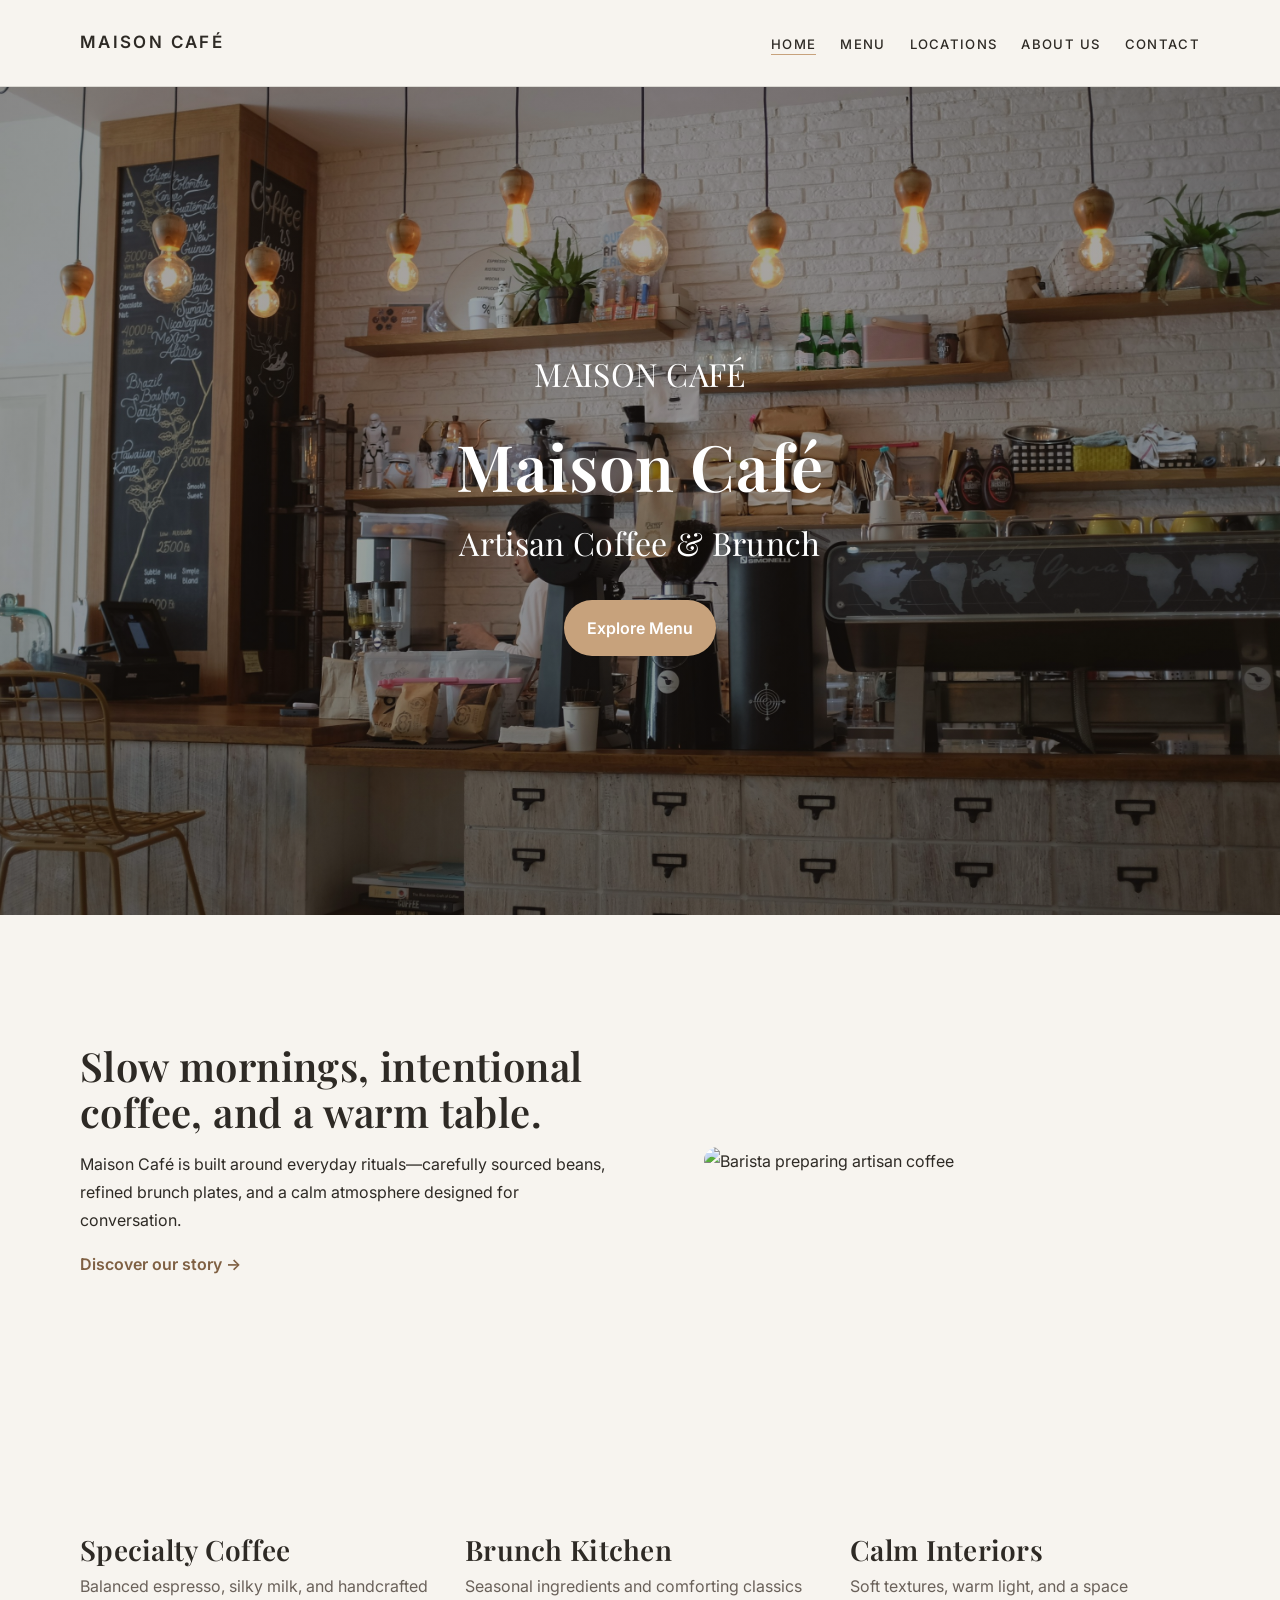
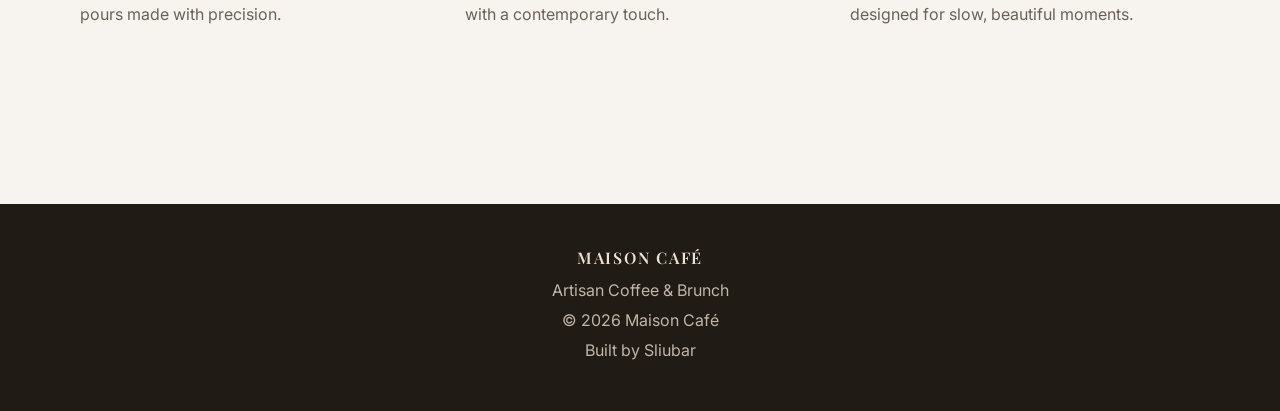
==== index.html @ 7072e555 "Refactor typography to Playfair Display + Inter editorial system" ====
<!DOCTYPE html>
<html lang="en">
<head>
  <meta charset="UTF-8" />
  <meta name="viewport" content="width=device-width, initial-scale=1.0" />
  <title>Maison Café | Artisan Coffee & Brunch</title>
  <meta name="description" content="Maison Café in Dubai Marina serving artisan coffee and all-day brunch in a premium modern setting." />
  <link rel="icon" type="image/png" href="images/cafe.favicon.png" />
  <link rel="stylesheet" href="style.css" />
</head>
<body>
  <header class="site-header">
    <nav class="nav container">
      <a class="brand" href="index.html">Maison Café</a>
      <button class="menu-toggle" aria-label="Toggle navigation" aria-expanded="false">☰</button>
      <ul class="nav-links">
        <li><a class="active" href="index.html">Home</a></li>
        <li><a href="menu.html">Menu</a></li>
        <li><a href="locations.html">Locations</a></li>
        <li><a href="about.html">About Us</a></li>
        <li><a href="contact.html">Contact</a></li>
      </ul>
    </nav>
  </header>

  <main>
    <section class="hero reveal parallax-item" style="--hero-image: url('images/cafe-space.jpg');">
      <div class="hero-overlay"></div>
      <div class="hero-content container">
        <p class="eyebrow">Maison Café</p>
        <h1>Maison Café</h1>
        <p>Artisan Coffee &amp; Brunch</p>
        <a class="btn" href="menu.html">Explore Menu</a>
      </div>
    </section>

    <section class="section container reveal">
      <div class="split">
        <div class="panel">
          <h2>Slow mornings, intentional coffee, and a warm table.</h2>
          <p>Maison Café is built around everyday rituals—carefully sourced beans, refined brunch plates, and a calm atmosphere designed for conversation.</p>
          <a class="text-link" href="about.html">Discover our story →</a>
        </div>
        <figure class="image-frame"><img src="images/barista.jpg" alt="Barista preparing artisan coffee" /></figure>
      </div>
    </section>

    <section class="section container reveal">
      <div class="feature-grid">
        <article class="feature-item">
          <h3>Specialty Coffee</h3>
          <p>Balanced espresso, silky milk, and handcrafted pours made with precision.</p>
        </article>
        <article class="feature-item">
          <h3>Brunch Kitchen</h3>
          <p>Seasonal ingredients and comforting classics with a contemporary touch.</p>
        </article>
        <article class="feature-item">
          <h3>Calm Interiors</h3>
          <p>Soft textures, warm light, and a space designed for slow, beautiful moments.</p>
        </article>
      </div>
    </section>
  </main>

  <footer class="footer"><div class="container"><h3>Maison Café</h3><p>Artisan Coffee &amp; Brunch</p><p>© 2026 Maison Café</p><p>Built by Sliubar</p></div></footer>

  <script src="script.js"></script>
</body>
</html>
---- style.css ----
@import url('https://fonts.googleapis.com/css2?family=Inter:wght@400;500;600&family=Playfair+Display:wght@500;600;700&display=swap');

:root {
  --font-main: 'Inter', 'Helvetica Neue', Arial, sans-serif;
  --font-display: 'Playfair Display', Georgia, serif;
  --bg: #F7F4EF;
  --surface: #FCF8F2;
  --text: #2E2A25;
  --muted: #6A615A;
  --accent: #C7A27C;
  --line: rgba(46, 42, 37, 0.14);
  --radius: 16px;
}

* { box-sizing: border-box; }
html { scroll-behavior: smooth; }
html, body { margin: 0; padding: 0; }
body {
  font-family: var(--font-main);
  color: var(--text);
  background: var(--bg);
  line-height: 1.75;
}
img { max-width: 100%; display: block; }
a { color: inherit; text-decoration: none; }

.container { width: min(1120px, 92%); margin-inline: auto; }
.section { padding: 8rem 0; }
.section-tight { padding: 3.5rem 0 5rem; }

.site-header {
  position: sticky;
  top: 0;
  z-index: 1000;
  background: rgba(247, 244, 239, 0.95);
  border-bottom: 1px solid var(--line);
  transition: padding .3s ease;
}
.nav {
  min-height: 86px;
  display: flex;
  align-items: center;
  justify-content: space-between;
  gap: 1rem;
}
.brand {
  font-family: var(--font-main);
  letter-spacing: .14em;
  text-transform: uppercase;
  font-size: 1.06rem;
  font-weight: 600;
}
.nav-links {
  list-style: none;
  display: flex;
  gap: 1.5rem;
  margin: 0;
  padding: 0;
}
.nav-links a {
  position: relative;
  font-family: var(--font-main);
  text-transform: uppercase;
  letter-spacing: .1em;
  font-size: .82rem;
  font-weight: 500;
  padding-bottom: .2rem;
}
.nav-links a::after {
  content: '';
  position: absolute;
  left: 0;
  bottom: 0;
  width: 0;
  height: 1px;
  background: var(--accent);
  transition: width .3s ease;
}
.nav-links a:hover::after,
.nav-links a.active::after { width: 100%; }
.menu-toggle { display: none; border: 0; background: transparent; font-size: 1.3rem; color: var(--text); }

.hero {
  min-height: 92vh;
  display: flex;
  align-items: center;
  justify-content: center;
  position: relative;
  background-image: var(--hero-image);
  background-size: cover;
  background-position: center;
  text-align: center;
}
.hero-overlay {
  position: absolute;
  inset: 0;
  background: linear-gradient(180deg, rgba(33, 25, 19, 0.38), rgba(33, 25, 19, 0.46));
}
.hero-content {
  position: relative;
  color: #fff;
  max-width: 780px;
  padding: 5rem 0;
}
.eyebrow {
  text-transform: uppercase;
  letter-spacing: .22em;
  font-size: .75rem;
  margin-bottom: .9rem;
}
h1, h2, h3 {
  margin-top: 0;
  font-family: var(--font-display);
  line-height: 1.14;
  font-weight: 600;
  letter-spacing: 0.01em;
}
.hero h1 { font-size: clamp(3rem, 6vw, 4rem); margin-bottom: .75rem; }
.hero p { font-family: var(--font-display); font-size: clamp(1.4rem, 2.5vw, 2rem); letter-spacing: 0.01em; margin: 0 auto 1.8rem; }

.btn {
  display: inline-block;
  background: var(--accent);
  color: #fff;
  border-radius: 999px;
  padding: .88rem 1.45rem;
  font-weight: 600;
  transition: transform .25s ease, background .25s ease;
}
.btn:hover { transform: translateY(-2px); background: #b8926c; }

.page-main { padding: 5rem 0 7rem; }
.page-title {
  font-size: clamp(3rem, 5vw, 4rem);
  margin-bottom: 1.25rem;
  letter-spacing: 0.01em;
}
.lead { color: var(--muted); max-width: 760px; margin-bottom: 2.2rem; }

.split {
  display: grid;
  grid-template-columns: 1fr 1fr;
  gap: 3rem;
  align-items: center;
}
.rounded { border-radius: var(--radius); }
.text-link { color: #7f6043; font-weight: 600; }

.panel {
  background: transparent;
  border: 0;
  padding: 0;
}
.panel h2 { font-size: clamp(2.25rem, 4vw, 2.5rem); margin-bottom: 1rem; }

.image-frame {
  overflow: hidden;
  border-radius: var(--radius);
}
.image-frame img {
  width: 100%;
  height: 100%;
  object-fit: cover;
  transition: transform .8s ease;
}
.image-frame:hover img { transform: scale(1.04); }

.feature-grid {
  display: grid;
  gap: 2.2rem;
  grid-template-columns: repeat(3, 1fr);
}
.feature-item h3 { margin-bottom: .4rem; font-size: clamp(1.5rem, 2.2vw, 1.75rem); }
.feature-item p { margin: 0; color: var(--muted); }

.menu-layout {
  display: grid;
  gap: 3rem;
}
.menu-block {
  display: grid;
  grid-template-columns: 340px 1fr;
  gap: 2rem;
  align-items: center;
  padding: 2rem 0;
  border-top: 1px solid var(--line);
}
.menu-block:last-child { border-bottom: 1px solid var(--line); }
.menu-photo {
  border-radius: var(--radius);
  overflow: hidden;
}
.menu-photo img {
  width: 100%;
  aspect-ratio: 4/3;
  object-fit: cover;
  transition: transform .7s ease;
}
.menu-photo:hover img { transform: scale(1.04); }
.menu-title {
  font-size: clamp(1.5rem, 2.5vw, 1.75rem);
  margin-bottom: 1rem;
}
.menu-list {
  list-style: none;
  margin: 0;
  padding: 0;
}
.menu-list li {
  display: flex;
  align-items: baseline;
  gap: .75rem;
  padding: .65rem 0;
  border-bottom: 1px dashed rgba(46, 42, 37, 0.2);
}
.menu-list li::after {
  content: "";
  flex: 1;
  border-bottom: 1px dotted rgba(46, 42, 37, 0.35);
  transform: translateY(-.25rem);
}
.menu-list li:last-child { border-bottom: 0; }
.menu-list span { color: var(--text); font-family: var(--font-display); font-size: 1.13rem; }
.menu-list strong { font-weight: 500; font-family: var(--font-main); font-size: 1rem; letter-spacing: .03em; color: var(--muted); }

.location-card,
.contact-form {
  background: var(--surface);
  border: 1px solid var(--line);
  border-radius: var(--radius);
  padding: 1.6rem;
}
.map {
  width: 100%;
  min-height: 420px;
  border: 0;
  border-radius: var(--radius);
}

.contact-form { display: grid; gap: .9rem; }
label { font-size: .85rem; letter-spacing: .05em; text-transform: uppercase; color: var(--muted); }
input, textarea {
  width: 100%;
  border: 1px solid rgba(46, 42, 37, 0.22);
  border-radius: 10px;
  padding: .82rem .95rem;
  background: #fff;
  font: inherit;
}
textarea { resize: vertical; }

.footer {
  margin-top: 3rem;
  background: #211b16;
  color: #ece1d4;
  padding: 2.8rem 0;
  text-align: center;
}
.footer h3 {
  letter-spacing: .11em;
  text-transform: uppercase;
  font-size: 1rem;
  margin-bottom: .55rem;
}
.footer p { margin: .12rem 0; color: rgba(236, 225, 212, 0.78); }

.reveal {
  opacity: 0;
  transform: translateY(24px);
  transition: .9s ease;
}
.reveal.visible {
  opacity: 1;
  transform: none;
}

@media (max-width: 980px) {
  .split { grid-template-columns: 1fr; gap: 2rem; }
  .feature-grid { grid-template-columns: 1fr; gap: 1.4rem; }
  .menu-block { grid-template-columns: 1fr; gap: 1.2rem; }
}

@media (max-width: 700px) {
  .hero h1 { font-size: clamp(2.8rem, 11vw, 3.4rem); }
  .hero p { font-size: clamp(1.2rem, 6vw, 1.6rem); }
  .menu-toggle { display: block; }
  .nav-links {
    position: absolute;
    top: 85px;
    left: 0;
    right: 0;
    background: var(--bg);
    border-bottom: 1px solid var(--line);
    flex-direction: column;
    padding: 1rem 4%;
    transform: scaleY(0);
    transform-origin: top;
    transition: transform .25s ease;
  }
  .nav-links.open { transform: scaleY(1); }
  .section { padding: 5rem 0; }
}
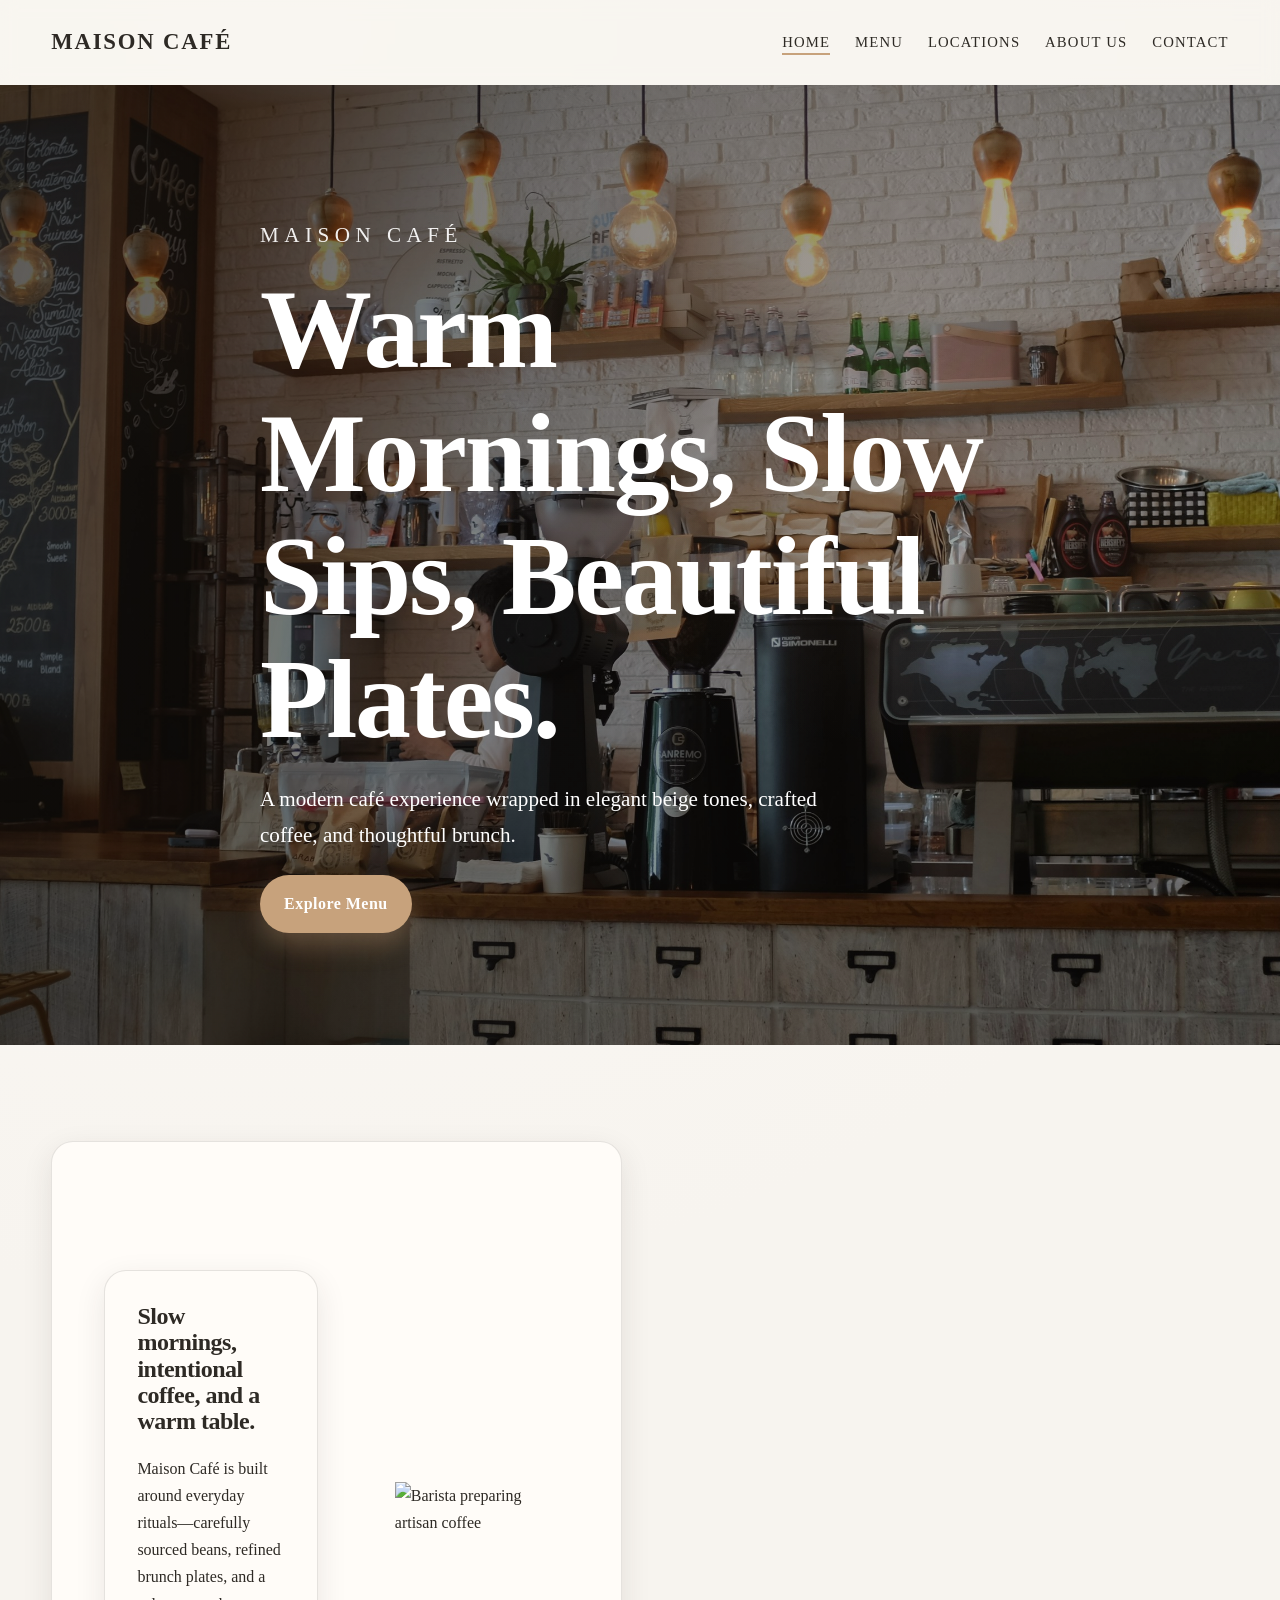
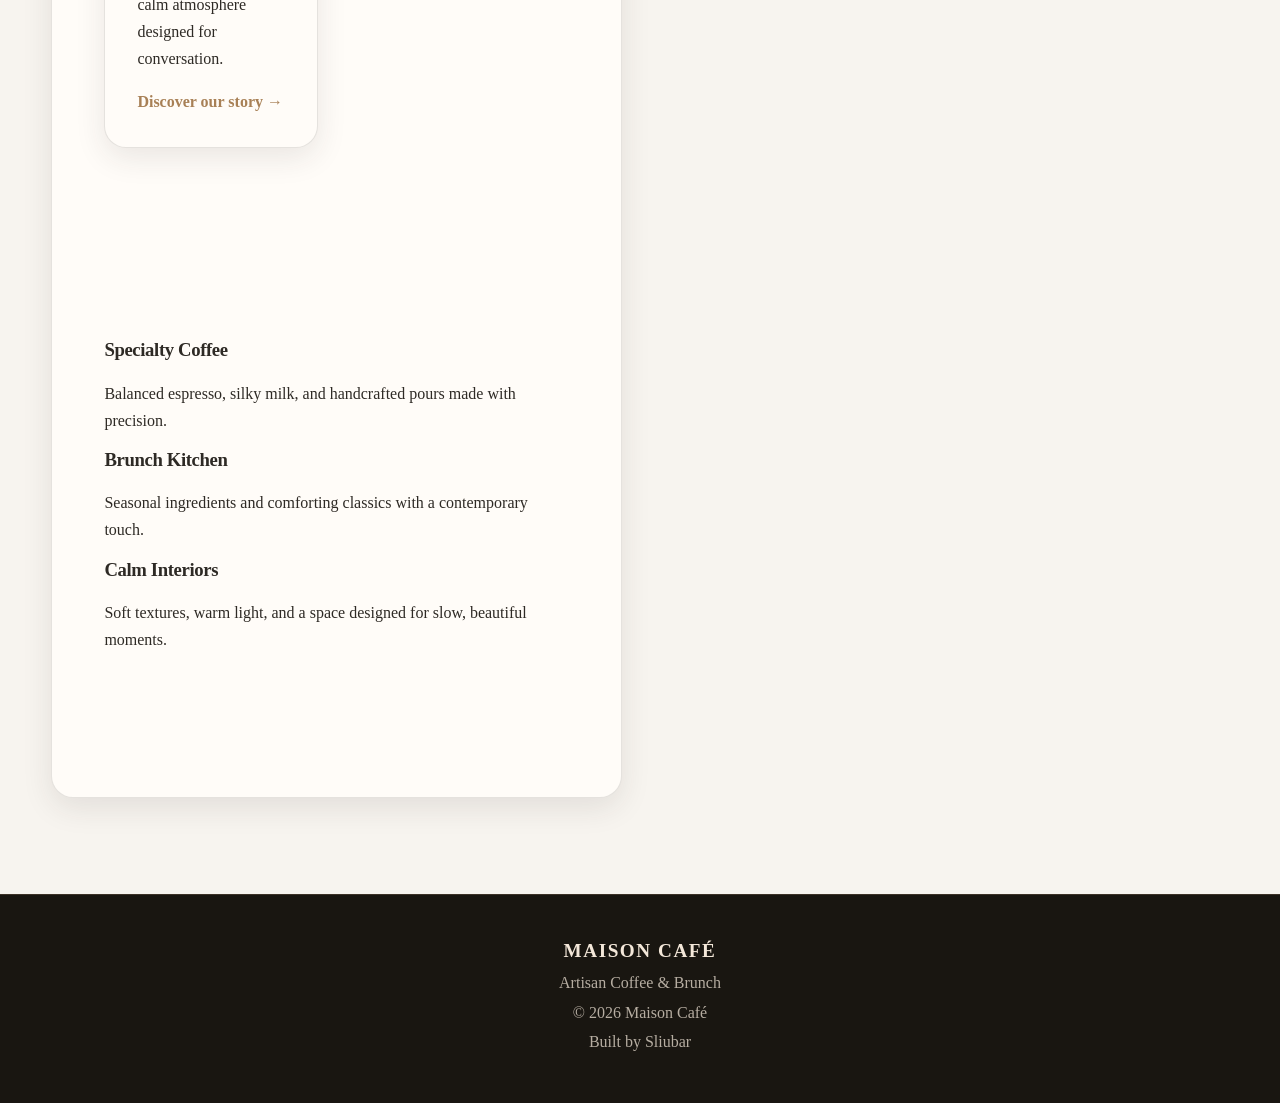
==== commit 7c776287: "Merge branch 'main' into codex/update-website-design-for-cafe-1q9onn" ====
--- a/index.html
+++ b/index.html
@@ -9,6 +9,7 @@
   <link rel="stylesheet" href="style.css" />
 </head>
 <body>
+  <div class="scroll-progress" aria-hidden="true"></div>
   <header class="site-header">
     <nav class="nav container">
       <a class="brand" href="index.html">Maison Café</a>
@@ -28,8 +29,8 @@
       <div class="hero-overlay"></div>
       <div class="hero-content container">
         <p class="eyebrow">Maison Café</p>
-        <h1>Maison Café</h1>
-        <p>Artisan Coffee &amp; Brunch</p>
+        <h1>Warm Mornings, Slow Sips, Beautiful Plates.</h1>
+        <p>A modern café experience wrapped in elegant beige tones, crafted coffee, and thoughtful brunch.</p>
         <a class="btn" href="menu.html">Explore Menu</a>
       </div>
     </section>
@@ -37,28 +38,37 @@
     <section class="section container reveal">
       <div class="split">
         <div class="panel">
-          <h2>Slow mornings, intentional coffee, and a warm table.</h2>
-          <p>Maison Café is built around everyday rituals—carefully sourced beans, refined brunch plates, and a calm atmosphere designed for conversation.</p>
-          <a class="text-link" href="about.html">Discover our story →</a>
-        </div>
-        <figure class="image-frame"><img src="images/barista.jpg" alt="Barista preparing artisan coffee" /></figure>
-      </div>
-    </section>
+<section class="section container reveal">
+  <div class="split">
+    <div class="panel">
+      <h2>Slow mornings, intentional coffee, and a warm table.</h2>
+      <p>Maison Café is built around everyday rituals—carefully sourced beans, refined brunch plates, and a calm atmosphere designed for conversation.</p>
+      <a class="text-link" href="about.html">Discover our story →</a>
+    </div>
+    <figure class="image-frame">
+      <img src="images/barista.jpg" alt="Barista preparing artisan coffee" />
+    </figure>
+  </div>
+</section>
 
-    <section class="section container reveal">
-      <div class="feature-grid">
-        <article class="feature-item">
-          <h3>Specialty Coffee</h3>
-          <p>Balanced espresso, silky milk, and handcrafted pours made with precision.</p>
-        </article>
-        <article class="feature-item">
-          <h3>Brunch Kitchen</h3>
-          <p>Seasonal ingredients and comforting classics with a contemporary touch.</p>
-        </article>
-        <article class="feature-item">
-          <h3>Calm Interiors</h3>
-          <p>Soft textures, warm light, and a space designed for slow, beautiful moments.</p>
-        </article>
+<section class="section container reveal">
+  <div class="feature-grid">
+    <article class="feature-item">
+      <h3>Specialty Coffee</h3>
+      <p>Balanced espresso, silky milk, and handcrafted pours made with precision.</p>
+    </article>
+
+    <article class="feature-item">
+      <h3>Brunch Kitchen</h3>
+      <p>Seasonal ingredients and comforting classics with a contemporary touch.</p>
+    </article>
+
+    <article class="feature-item">
+      <h3>Calm Interiors</h3>
+      <p>Soft textures, warm light, and a space designed for slow, beautiful moments.</p>
+    </article>
+  </div>
+</section>
       </div>
     </section>
   </main>
--- a/style.css
+++ b/style.css
@@ -1,15 +1,19 @@
-@import url('https://fonts.googleapis.com/css2?family=Inter:wght@400;500;600&family=Playfair+Display:wght@500;600;700&display=swap');
+@import url('https://fonts.cdnfonts.com/css/maroni');
+@import url('https://fonts.cdnfonts.com/css/brockmann');
 
 :root {
-  --font-main: 'Inter', 'Helvetica Neue', Arial, sans-serif;
-  --font-display: 'Playfair Display', Georgia, serif;
+  --font-main: Metropolis, Helvetica Neue;
   --bg: #F7F4EF;
-  --surface: #FCF8F2;
+  --surface: #FFFCF8;
   --text: #2E2A25;
-  --muted: #6A615A;
+  --muted: #6a6058;
   --accent: #C7A27C;
-  --line: rgba(46, 42, 37, 0.14);
-  --radius: 16px;
+  --accent-dark: #a88056;
+  --line: rgba(46, 42, 37, 0.12);
+  --glass: rgba(247, 244, 239, 0.72);
+  --shadow-soft: 0 16px 45px rgba(46, 42, 37, 0.11);
+  --shadow-card: 0 10px 30px rgba(46, 42, 37, 0.1);
+  --radius: 22px;
 }
 
 * { box-sizing: border-box; }
@@ -18,266 +22,269 @@
 body {
   font-family: var(--font-main);
   color: var(--text);
-  background: var(--bg);
-  line-height: 1.75;
+  background: radial-gradient(circle at 20% 0%, #fdfaf6 0%, var(--bg) 45%);
+  line-height: 1.7;
 }
 img { max-width: 100%; display: block; }
 a { color: inherit; text-decoration: none; }
 
-.container { width: min(1120px, 92%); margin-inline: auto; }
-.section { padding: 8rem 0; }
-.section-tight { padding: 3.5rem 0 5rem; }
+.scroll-progress {
+  position: fixed;
+  top: 0;
+  left: 0;
+  height: 3px;
+  width: 0;
+  z-index: 2200;
+  background: linear-gradient(90deg, var(--accent-dark), var(--accent));
+}
+
+.container { width: min(1180px, 92%); margin-inline: auto; }
+.section { padding: 6rem 0; }
+.section-tight { padding: 2.5rem 0 3.5rem; }
 
 .site-header {
   position: sticky;
   top: 0;
-  z-index: 1000;
-  background: rgba(247, 244, 239, 0.95);
-  border-bottom: 1px solid var(--line);
-  transition: padding .3s ease;
+  z-index: 2000;
+  background: var(--glass);
+  border-bottom: 1px solid transparent;
+  backdrop-filter: blur(8px);
+  transition: .35s ease;
+}
+.site-header.scrolled {
+  border-bottom-color: var(--line);
+  backdrop-filter: blur(16px);
+  box-shadow: 0 10px 22px rgba(46, 42, 37, 0.08);
 }
 .nav {
-  min-height: 86px;
+  min-height: 84px;
   display: flex;
   align-items: center;
   justify-content: space-between;
   gap: 1rem;
-}
+  transition: min-height .35s ease;
+}
+.site-header.scrolled .nav { min-height: 68px; }
 .brand {
-  font-family: var(--font-main);
-  letter-spacing: .14em;
+  font-size: 1.42rem;
+  letter-spacing: 0.08em;
   text-transform: uppercase;
-  font-size: 1.06rem;
   font-weight: 600;
 }
-.nav-links {
-  list-style: none;
-  display: flex;
-  gap: 1.5rem;
-  margin: 0;
-  padding: 0;
-}
+.nav-links { list-style: none; display: flex; gap: 1.55rem; margin: 0; padding: 0; }
 .nav-links a {
   position: relative;
-  font-family: var(--font-main);
+  padding-bottom: 0.2rem;
+  font-size: .92rem;
+  letter-spacing: .08em;
   text-transform: uppercase;
-  letter-spacing: .1em;
-  font-size: .82rem;
-  font-weight: 500;
-  padding-bottom: .2rem;
 }
 .nav-links a::after {
   content: '';
   position: absolute;
+  bottom: -1px;
   left: 0;
-  bottom: 0;
   width: 0;
-  height: 1px;
+  height: 1.5px;
   background: var(--accent);
-  transition: width .3s ease;
+  transition: width .32s ease;
 }
 .nav-links a:hover::after,
 .nav-links a.active::after { width: 100%; }
-.menu-toggle { display: none; border: 0; background: transparent; font-size: 1.3rem; color: var(--text); }
+.menu-toggle { display: none; border: 0; background: transparent; font-size: 1.4rem; color: var(--text); }
 
 .hero {
-  min-height: 92vh;
+  min-height: 100vh;
   display: flex;
   align-items: center;
   justify-content: center;
   position: relative;
+  overflow: hidden;
+}
+.hero::before {
+  content: '';
+  position: absolute;
+  inset: 0;
   background-image: var(--hero-image);
   background-size: cover;
   background-position: center;
-  text-align: center;
-}
+  transform: scale(1.06);
+  animation: heroZoom 8s ease-out forwards;
+  will-change: transform;
+}
+@keyframes heroZoom { to { transform: scale(1.13); } }
 .hero-overlay {
   position: absolute;
   inset: 0;
-  background: linear-gradient(180deg, rgba(33, 25, 19, 0.38), rgba(33, 25, 19, 0.46));
+  background:
+    radial-gradient(circle at 70% 20%, rgba(199,162,124,0.14) 0%, transparent 40%),
+    linear-gradient(105deg, rgba(20, 16, 12, 0.7), rgba(20, 16, 12, 0.25));
 }
 .hero-content {
   position: relative;
   color: #fff;
-  max-width: 780px;
-  padding: 5rem 0;
+  padding: 7rem 0;
+  max-width: 760px;
 }
 .eyebrow {
   text-transform: uppercase;
-  letter-spacing: .22em;
+  letter-spacing: .26em;
   font-size: .75rem;
+  opacity: .92;
   margin-bottom: .9rem;
 }
-h1, h2, h3 {
+h1, h2, h3, h4, h5, h6 {
   margin-top: 0;
-  font-family: var(--font-display);
-  line-height: 1.14;
+  line-height: 1.1;
+  letter-spacing: -0.02em;
   font-weight: 600;
-  letter-spacing: 0.01em;
-}
-.hero h1 { font-size: clamp(3rem, 6vw, 4rem); margin-bottom: .75rem; }
-.hero p { font-family: var(--font-display); font-size: clamp(1.4rem, 2.5vw, 2rem); letter-spacing: 0.01em; margin: 0 auto 1.8rem; }
+}
+.hero h1 { font-size: clamp(3.2rem, 9vw, 7rem); margin: 0 0 1rem; }
+.hero p { font-size: clamp(1rem, 2vw, 1.32rem); max-width: 560px; }
 
 .btn {
-  display: inline-block;
+  display: inline-flex;
+  align-items: center;
+  gap: .5rem;
   background: var(--accent);
   color: #fff;
+  padding: .95rem 1.5rem;
   border-radius: 999px;
-  padding: .88rem 1.45rem;
+  border: 0;
   font-weight: 600;
-  transition: transform .25s ease, background .25s ease;
-}
-.btn:hover { transform: translateY(-2px); background: #b8926c; }
-
-.page-main { padding: 5rem 0 7rem; }
-.page-title {
-  font-size: clamp(3rem, 5vw, 4rem);
-  margin-bottom: 1.25rem;
-  letter-spacing: 0.01em;
-}
+  letter-spacing: .03em;
+  box-shadow: 0 12px 24px rgba(199, 162, 124, .34);
+  transition: .3s ease;
+}
+.btn:hover { transform: translateY(-3px); box-shadow: 0 16px 30px rgba(199, 162, 124, .42); background: var(--accent-dark); }
+
+.page-main { padding: 4rem 0 6rem; }
+.page-title { font-size: clamp(2.4rem, 5vw, 4.3rem); margin-bottom: 1.2rem; }
 .lead { color: var(--muted); max-width: 760px; margin-bottom: 2.2rem; }
 
-.split {
-  display: grid;
-  grid-template-columns: 1fr 1fr;
-  gap: 3rem;
-  align-items: center;
-}
+.split { display: grid; grid-template-columns: 1fr 1fr; gap: 2.3rem; align-items: center; }
 .rounded { border-radius: var(--radius); }
-.text-link { color: #7f6043; font-weight: 600; }
-
-.panel {
-  background: transparent;
-  border: 0;
-  padding: 0;
-}
-.panel h2 { font-size: clamp(2.25rem, 4vw, 2.5rem); margin-bottom: 1rem; }
-
-.image-frame {
+.shadow { box-shadow: var(--shadow-soft); }
+.text-link { color: var(--accent-dark); font-weight: 600; }
+
+.parallax-image-wrap {
+  position: relative;
   overflow: hidden;
   border-radius: var(--radius);
 }
-.image-frame img {
+.parallax-image-wrap::after {
+  content: '';
+  position: absolute;
+  inset: 0;
+  background: radial-gradient(circle at 50% 50%, transparent 55%, rgba(18, 12, 8, 0.24) 100%);
+  pointer-events: none;
+}
+.parallax-image-wrap img {
   width: 100%;
   height: 100%;
   object-fit: cover;
-  transition: transform .8s ease;
-}
-.image-frame:hover img { transform: scale(1.04); }
-
-.feature-grid {
-  display: grid;
-  gap: 2.2rem;
-  grid-template-columns: repeat(3, 1fr);
-}
-.feature-item h3 { margin-bottom: .4rem; font-size: clamp(1.5rem, 2.2vw, 1.75rem); }
-.feature-item p { margin: 0; color: var(--muted); }
-
-.menu-layout {
-  display: grid;
-  gap: 3rem;
-}
-.menu-block {
-  display: grid;
-  grid-template-columns: 340px 1fr;
-  gap: 2rem;
-  align-items: center;
-  padding: 2rem 0;
-  border-top: 1px solid var(--line);
-}
-.menu-block:last-child { border-bottom: 1px solid var(--line); }
-.menu-photo {
+  filter: sepia(.12) saturate(1.05) contrast(1.02);
+  transform: scale(1.02);
+  transition: transform .6s ease;
+}
+.parallax-image-wrap:hover img { transform: scale(1.08); }
+
+.panel, .menu-card, .location-card, .contact-form {
+  background: var(--surface);
   border-radius: var(--radius);
+  border: 1px solid var(--line);
+  box-shadow: var(--shadow-card);
+}
+.panel { padding: 2rem; }
+
+.card-grid { display: grid; gap: 1.35rem; }
+.card-grid.three { grid-template-columns: repeat(3, 1fr); }
+.card-grid.four { grid-template-columns: repeat(4, 1fr); }
+.menu-card {
   overflow: hidden;
-}
-.menu-photo img {
+  transition: transform .35s ease, box-shadow .35s ease;
+}
+.menu-card img {
   width: 100%;
   aspect-ratio: 4/3;
   object-fit: cover;
-  transition: transform .7s ease;
-}
-.menu-photo:hover img { transform: scale(1.04); }
-.menu-title {
-  font-size: clamp(1.5rem, 2.5vw, 1.75rem);
-  margin-bottom: 1rem;
-}
-.menu-list {
-  list-style: none;
-  margin: 0;
-  padding: 0;
-}
-.menu-list li {
-  display: flex;
-  align-items: baseline;
-  gap: .75rem;
-  padding: .65rem 0;
-  border-bottom: 1px dashed rgba(46, 42, 37, 0.2);
-}
-.menu-list li::after {
-  content: "";
-  flex: 1;
-  border-bottom: 1px dotted rgba(46, 42, 37, 0.35);
-  transform: translateY(-.25rem);
-}
-.menu-list li:last-child { border-bottom: 0; }
-.menu-list span { color: var(--text); font-family: var(--font-display); font-size: 1.13rem; }
-.menu-list strong { font-weight: 500; font-family: var(--font-main); font-size: 1rem; letter-spacing: .03em; color: var(--muted); }
-
-.location-card,
-.contact-form {
-  background: var(--surface);
-  border: 1px solid var(--line);
-  border-radius: var(--radius);
-  padding: 1.6rem;
-}
+  transition: transform .6s cubic-bezier(.2,.6,.1,1);
+  filter: sepia(.08) saturate(1.05);
+}
+.menu-card:hover { transform: translateY(-8px); box-shadow: var(--shadow-soft); }
+.menu-card:hover img { transform: scale(1.08); }
+.card-content { padding: 1rem 1.1rem 1.25rem; }
+.card-content h3 { margin-bottom: .2rem; font-size: 1.1rem; }
+.card-content p { margin: 0; color: var(--accent-dark); font-weight: 700; }
+.menu-section-title { margin: 3.2rem 0 1rem; font-size: 2rem; }
+
+.location-card, .contact-form { padding: 1.7rem; }
 .map {
   width: 100%;
   min-height: 420px;
   border: 0;
   border-radius: var(--radius);
-}
-
-.contact-form { display: grid; gap: .9rem; }
-label { font-size: .85rem; letter-spacing: .05em; text-transform: uppercase; color: var(--muted); }
-input, textarea {
+  box-shadow: var(--shadow-soft);
+}
+
+.contact-form { display: grid; gap: 1rem; }
+.field { position: relative; }
+.field input,
+.field textarea {
   width: 100%;
-  border: 1px solid rgba(46, 42, 37, 0.22);
-  border-radius: 10px;
-  padding: .82rem .95rem;
+  padding: 1.2rem .95rem .55rem;
+  border-radius: 12px;
+  border: 1px solid var(--line);
+  font: inherit;
   background: #fff;
-  font: inherit;
-}
-textarea { resize: vertical; }
+  box-shadow: inset 0 1px 0 rgba(255,255,255,.5), 0 6px 16px rgba(46, 42, 37, 0.05);
+}
+.field label {
+  position: absolute;
+  left: .9rem;
+  top: .95rem;
+  font-size: .84rem;
+  color: var(--muted);
+  transition: .24s ease;
+  pointer-events: none;
+}
+.field input:focus,
+.field textarea:focus { outline: none; border-color: rgba(199,162,124,.9); box-shadow: 0 0 0 4px rgba(199,162,124,.15); }
+.field input:focus + label,
+.field input:not(:placeholder-shown) + label,
+.field textarea:focus + label,
+.field textarea:not(:placeholder-shown) + label {
+  transform: translateY(-.55rem) scale(.88);
+  color: var(--accent-dark);
+}
 
 .footer {
-  margin-top: 3rem;
-  background: #211b16;
-  color: #ece1d4;
+  border-top: 1px solid rgba(199,162,124,0.2);
+  background: #191611;
+  color: #f3e7d9;
   padding: 2.8rem 0;
   text-align: center;
 }
-.footer h3 {
-  letter-spacing: .11em;
-  text-transform: uppercase;
-  font-size: 1rem;
-  margin-bottom: .55rem;
-}
-.footer p { margin: .12rem 0; color: rgba(236, 225, 212, 0.78); }
-
-.reveal {
+.footer h3 { font-size: 1.2rem; letter-spacing: .08em; text-transform: uppercase; margin-bottom: .5rem; }
+.footer p { margin: .15rem 0; color: rgba(243, 231, 217, .72); }
+.footer a:hover { color: var(--accent); }
+
+.reveal,
+.reveal-stagger > * {
   opacity: 0;
-  transform: translateY(24px);
-  transition: .9s ease;
-}
-.reveal.visible {
+  transform: translateY(28px);
+  transition: transform .8s cubic-bezier(.18,.71,.23,.99), opacity .8s ease;
+}
+.reveal.visible,
+.reveal-stagger > *.visible {
   opacity: 1;
   transform: none;
 }
 
 @media (max-width: 980px) {
-  .split { grid-template-columns: 1fr; gap: 2rem; }
-  .feature-grid { grid-template-columns: 1fr; gap: 1.4rem; }
-  .menu-block { grid-template-columns: 1fr; gap: 1.2rem; }
+  .card-grid.four, .card-grid.three { grid-template-columns: repeat(2, 1fr); }
+  .split { grid-template-columns: 1fr; }
+  .hero { min-height: 92vh; }
 }
 
 @media (max-width: 700px) {
@@ -286,10 +293,10 @@
   .menu-toggle { display: block; }
   .nav-links {
     position: absolute;
-    top: 85px;
+    top: 70px;
     left: 0;
     right: 0;
-    background: var(--bg);
+    background: rgba(247,244,239,.96);
     border-bottom: 1px solid var(--line);
     flex-direction: column;
     padding: 1rem 4%;
@@ -298,5 +305,6 @@
     transition: transform .25s ease;
   }
   .nav-links.open { transform: scaleY(1); }
-  .section { padding: 5rem 0; }
-}
+  .card-grid.four, .card-grid.three { grid-template-columns: 1fr; }
+  .hero h1 { font-size: clamp(2.7rem, 11vw, 4rem); }
+}
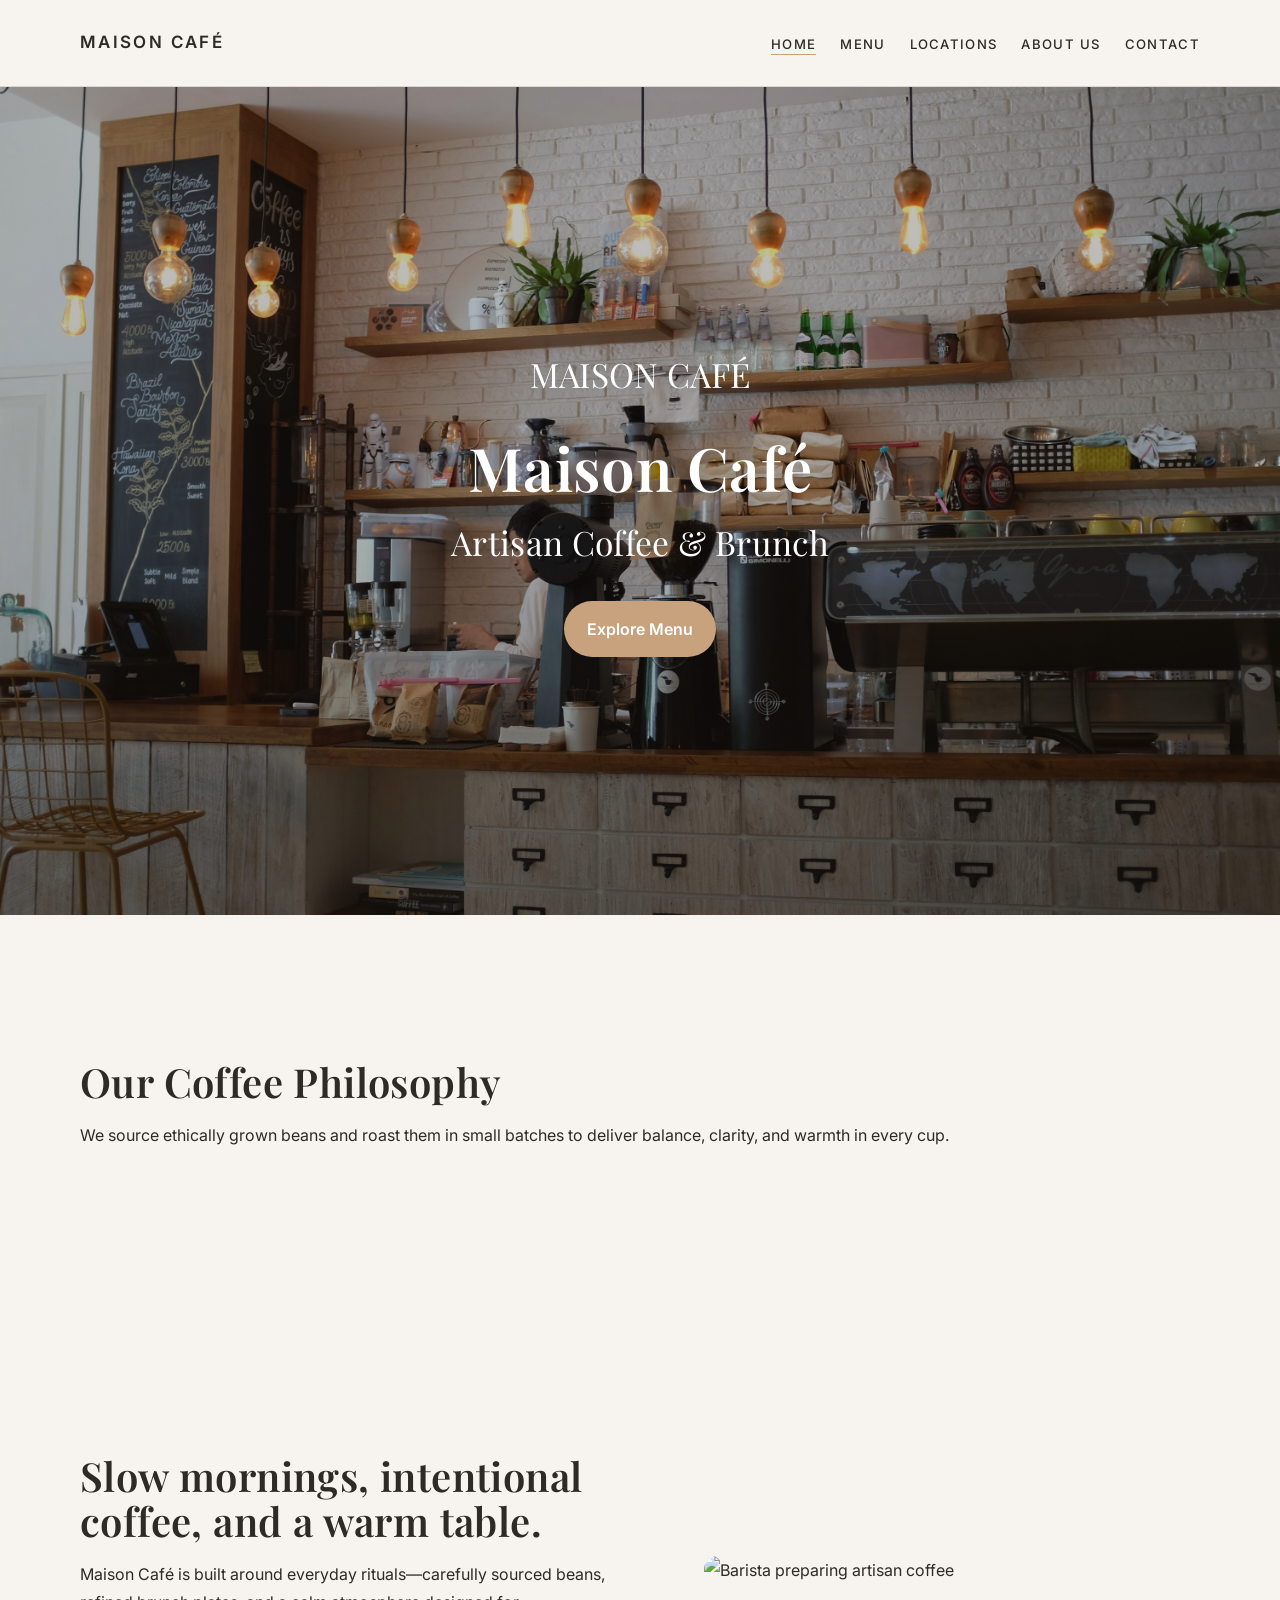
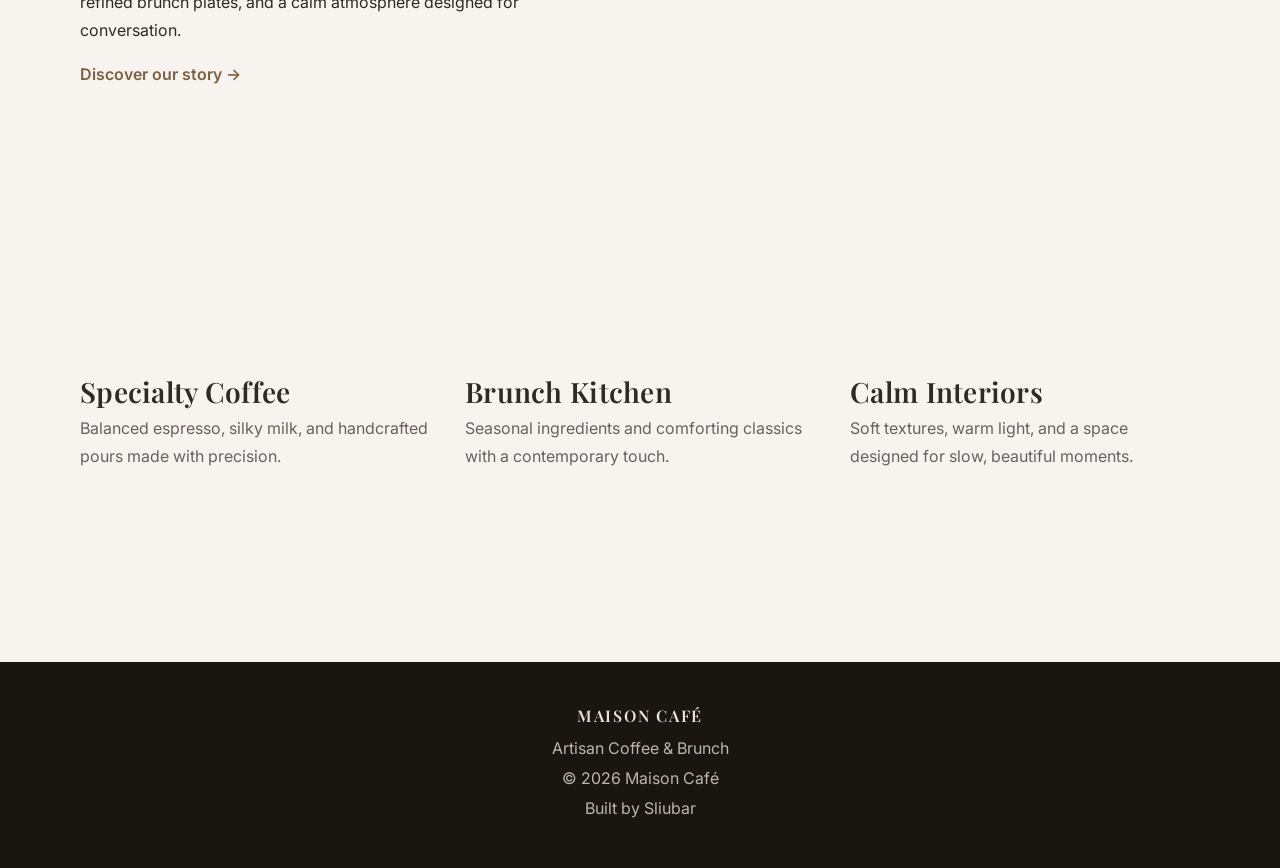
==== commit e7e0f1e5: "Polish editorial café typography and homepage storytelling" ====
--- a/index.html
+++ b/index.html
@@ -9,7 +9,6 @@
   <link rel="stylesheet" href="style.css" />
 </head>
 <body>
-  <div class="scroll-progress" aria-hidden="true"></div>
   <header class="site-header">
     <nav class="nav container">
       <a class="brand" href="index.html">Maison Café</a>
@@ -29,46 +28,46 @@
       <div class="hero-overlay"></div>
       <div class="hero-content container">
         <p class="eyebrow">Maison Café</p>
-        <h1>Warm Mornings, Slow Sips, Beautiful Plates.</h1>
-        <p>A modern café experience wrapped in elegant beige tones, crafted coffee, and thoughtful brunch.</p>
+        <h1>Maison Café</h1>
+        <p>Artisan Coffee &amp; Brunch</p>
         <a class="btn" href="menu.html">Explore Menu</a>
+      </div>
+    </section>
+
+    <section class="section container reveal">
+      <div class="panel">
+        <h2>Our Coffee Philosophy</h2>
+        <p>
+          We source ethically grown beans and roast them in small batches to deliver balance, clarity, and warmth in every cup.
+        </p>
       </div>
     </section>
 
     <section class="section container reveal">
       <div class="split">
         <div class="panel">
-<section class="section container reveal">
-  <div class="split">
-    <div class="panel">
-      <h2>Slow mornings, intentional coffee, and a warm table.</h2>
-      <p>Maison Café is built around everyday rituals—carefully sourced beans, refined brunch plates, and a calm atmosphere designed for conversation.</p>
-      <a class="text-link" href="about.html">Discover our story →</a>
-    </div>
-    <figure class="image-frame">
-      <img src="images/barista.jpg" alt="Barista preparing artisan coffee" />
-    </figure>
-  </div>
-</section>
+          <h2>Slow mornings, intentional coffee, and a warm table.</h2>
+          <p>Maison Café is built around everyday rituals—carefully sourced beans, refined brunch plates, and a calm atmosphere designed for conversation.</p>
+          <a class="text-link" href="about.html">Discover our story →</a>
+        </div>
+        <figure class="image-frame"><img src="images/barista.jpg" alt="Barista preparing artisan coffee" /></figure>
+      </div>
+    </section>
 
-<section class="section container reveal">
-  <div class="feature-grid">
-    <article class="feature-item">
-      <h3>Specialty Coffee</h3>
-      <p>Balanced espresso, silky milk, and handcrafted pours made with precision.</p>
-    </article>
-
-    <article class="feature-item">
-      <h3>Brunch Kitchen</h3>
-      <p>Seasonal ingredients and comforting classics with a contemporary touch.</p>
-    </article>
-
-    <article class="feature-item">
-      <h3>Calm Interiors</h3>
-      <p>Soft textures, warm light, and a space designed for slow, beautiful moments.</p>
-    </article>
-  </div>
-</section>
+    <section class="section container reveal">
+      <div class="feature-grid">
+        <article class="feature-item">
+          <h3>Specialty Coffee</h3>
+          <p>Balanced espresso, silky milk, and handcrafted pours made with precision.</p>
+        </article>
+        <article class="feature-item">
+          <h3>Brunch Kitchen</h3>
+          <p>Seasonal ingredients and comforting classics with a contemporary touch.</p>
+        </article>
+        <article class="feature-item">
+          <h3>Calm Interiors</h3>
+          <p>Soft textures, warm light, and a space designed for slow, beautiful moments.</p>
+        </article>
       </div>
     </section>
   </main>
--- a/style.css
+++ b/style.css
@@ -1,19 +1,15 @@
-@import url('https://fonts.cdnfonts.com/css/maroni');
-@import url('https://fonts.cdnfonts.com/css/brockmann');
+@import url('https://fonts.googleapis.com/css2?family=Inter:wght@400;500;600&family=Playfair+Display:wght@500;600;700&display=swap');
 
 :root {
-  --font-main: Metropolis, Helvetica Neue;
+  --font-main: 'Inter', 'Helvetica Neue', Arial, sans-serif;
+  --font-display: 'Playfair Display', Georgia, serif;
   --bg: #F7F4EF;
-  --surface: #FFFCF8;
+  --surface: #FCF8F2;
   --text: #2E2A25;
-  --muted: #6a6058;
+  --muted: #6A615A;
   --accent: #C7A27C;
-  --accent-dark: #a88056;
-  --line: rgba(46, 42, 37, 0.12);
-  --glass: rgba(247, 244, 239, 0.72);
-  --shadow-soft: 0 16px 45px rgba(46, 42, 37, 0.11);
-  --shadow-card: 0 10px 30px rgba(46, 42, 37, 0.1);
-  --radius: 22px;
+  --line: rgba(46, 42, 37, 0.14);
+  --radius: 16px;
 }
 
 * { box-sizing: border-box; }
@@ -22,281 +18,286 @@
 body {
   font-family: var(--font-main);
   color: var(--text);
-  background: radial-gradient(circle at 20% 0%, #fdfaf6 0%, var(--bg) 45%);
-  line-height: 1.7;
+  background: var(--bg);
+  line-height: 1.75;
 }
 img { max-width: 100%; display: block; }
 a { color: inherit; text-decoration: none; }
 
-.scroll-progress {
-  position: fixed;
-  top: 0;
-  left: 0;
-  height: 3px;
-  width: 0;
-  z-index: 2200;
-  background: linear-gradient(90deg, var(--accent-dark), var(--accent));
-}
-
-.container { width: min(1180px, 92%); margin-inline: auto; }
-.section { padding: 6rem 0; }
-.section-tight { padding: 2.5rem 0 3.5rem; }
+.container { width: min(1120px, 92%); margin-inline: auto; }
+.section { padding: 9rem 0; }
+.section-tight { padding: 3.5rem 0 5rem; }
 
 .site-header {
   position: sticky;
   top: 0;
-  z-index: 2000;
-  background: var(--glass);
-  border-bottom: 1px solid transparent;
-  backdrop-filter: blur(8px);
-  transition: .35s ease;
-}
-.site-header.scrolled {
-  border-bottom-color: var(--line);
-  backdrop-filter: blur(16px);
-  box-shadow: 0 10px 22px rgba(46, 42, 37, 0.08);
+  z-index: 1000;
+  background: rgba(247, 244, 239, 0.95);
+  border-bottom: 1px solid var(--line);
+  transition: padding .3s ease;
 }
 .nav {
-  min-height: 84px;
+  min-height: 86px;
   display: flex;
   align-items: center;
   justify-content: space-between;
   gap: 1rem;
-  transition: min-height .35s ease;
-}
-.site-header.scrolled .nav { min-height: 68px; }
+}
 .brand {
-  font-size: 1.42rem;
-  letter-spacing: 0.08em;
+  font-family: var(--font-main);
+  letter-spacing: .14em;
   text-transform: uppercase;
+  font-size: 1.06rem;
   font-weight: 600;
 }
-.nav-links { list-style: none; display: flex; gap: 1.55rem; margin: 0; padding: 0; }
+.nav-links {
+  list-style: none;
+  display: flex;
+  gap: 1.5rem;
+  margin: 0;
+  padding: 0;
+}
 .nav-links a {
   position: relative;
-  padding-bottom: 0.2rem;
-  font-size: .92rem;
-  letter-spacing: .08em;
+  font-family: var(--font-main);
   text-transform: uppercase;
+  letter-spacing: .1em;
+  font-size: .82rem;
+  font-weight: 500;
+  padding-bottom: .2rem;
 }
 .nav-links a::after {
   content: '';
   position: absolute;
-  bottom: -1px;
   left: 0;
+  bottom: 0;
   width: 0;
-  height: 1.5px;
+  height: 1px;
   background: var(--accent);
-  transition: width .32s ease;
+  transition: width .3s ease;
 }
 .nav-links a:hover::after,
 .nav-links a.active::after { width: 100%; }
-.menu-toggle { display: none; border: 0; background: transparent; font-size: 1.4rem; color: var(--text); }
+.menu-toggle { display: none; border: 0; background: transparent; font-size: 1.3rem; color: var(--text); }
 
 .hero {
-  min-height: 100vh;
+  min-height: 92vh;
   display: flex;
   align-items: center;
   justify-content: center;
   position: relative;
-  overflow: hidden;
-}
-.hero::before {
-  content: '';
-  position: absolute;
-  inset: 0;
   background-image: var(--hero-image);
   background-size: cover;
   background-position: center;
-  transform: scale(1.06);
-  animation: heroZoom 8s ease-out forwards;
-  will-change: transform;
-}
-@keyframes heroZoom { to { transform: scale(1.13); } }
+  text-align: center;
+}
 .hero-overlay {
   position: absolute;
   inset: 0;
-  background:
-    radial-gradient(circle at 70% 20%, rgba(199,162,124,0.14) 0%, transparent 40%),
-    linear-gradient(105deg, rgba(20, 16, 12, 0.7), rgba(20, 16, 12, 0.25));
+  background: linear-gradient(180deg, rgba(33,25,19,0.25), rgba(33,25,19,0.45));
 }
 .hero-content {
   position: relative;
   color: #fff;
-  padding: 7rem 0;
-  max-width: 760px;
+  max-width: 780px;
+  padding: 6.5rem 0;
 }
 .eyebrow {
   text-transform: uppercase;
-  letter-spacing: .26em;
+  letter-spacing: .22em;
   font-size: .75rem;
-  opacity: .92;
   margin-bottom: .9rem;
 }
-h1, h2, h3, h4, h5, h6 {
+h1, h2, h3 {
   margin-top: 0;
-  line-height: 1.1;
-  letter-spacing: -0.02em;
+  font-family: var(--font-display);
+  line-height: 1.14;
   font-weight: 600;
-}
-.hero h1 { font-size: clamp(3.2rem, 9vw, 7rem); margin: 0 0 1rem; }
-.hero p { font-size: clamp(1rem, 2vw, 1.32rem); max-width: 560px; }
+  letter-spacing: 0.01em;
+}
+
+h1 { font-size: 60px; }
+h2 { font-size: 36px; }
+.hero h1 { font-size: clamp(3.4rem, 6vw, 60px); margin-bottom: .75rem; }
+.hero p { font-family: var(--font-display); font-size: clamp(1.5rem, 2.7vw, 2.1rem); letter-spacing: 0.01em; margin: 0 auto 1.8rem; }
 
 .btn {
-  display: inline-flex;
-  align-items: center;
-  gap: .5rem;
+  display: inline-block;
   background: var(--accent);
   color: #fff;
-  padding: .95rem 1.5rem;
   border-radius: 999px;
+  padding: .88rem 1.45rem;
+  font-weight: 600;
+  transition: transform .25s ease, background .25s ease;
+}
+.btn:hover { transform: translateY(-2px); background: #b8926c; }
+
+.page-main { padding: 5rem 0 7rem; }
+.page-title {
+  font-size: clamp(3rem, 5vw, 4rem);
+  margin-bottom: 1.25rem;
+  letter-spacing: 0.01em;
+}
+.lead { color: var(--muted); max-width: 760px; margin-bottom: 2.2rem; }
+
+.split {
+  display: grid;
+  grid-template-columns: 1fr 1fr;
+  gap: 3rem;
+  align-items: center;
+}
+.rounded { border-radius: var(--radius); }
+.text-link { color: #7f6043; font-weight: 600; }
+
+.panel {
+  background: transparent;
   border: 0;
-  font-weight: 600;
-  letter-spacing: .03em;
-  box-shadow: 0 12px 24px rgba(199, 162, 124, .34);
-  transition: .3s ease;
-}
-.btn:hover { transform: translateY(-3px); box-shadow: 0 16px 30px rgba(199, 162, 124, .42); background: var(--accent-dark); }
-
-.page-main { padding: 4rem 0 6rem; }
-.page-title { font-size: clamp(2.4rem, 5vw, 4.3rem); margin-bottom: 1.2rem; }
-.lead { color: var(--muted); max-width: 760px; margin-bottom: 2.2rem; }
-
-.split { display: grid; grid-template-columns: 1fr 1fr; gap: 2.3rem; align-items: center; }
-.rounded { border-radius: var(--radius); }
-.shadow { box-shadow: var(--shadow-soft); }
-.text-link { color: var(--accent-dark); font-weight: 600; }
-
-.parallax-image-wrap {
-  position: relative;
+  padding: 0;
+}
+.panel h2 { font-size: clamp(2.25rem, 4vw, 2.5rem); margin-bottom: 1rem; }
+
+.image-frame {
   overflow: hidden;
   border-radius: var(--radius);
 }
-.parallax-image-wrap::after {
-  content: '';
-  position: absolute;
-  inset: 0;
-  background: radial-gradient(circle at 50% 50%, transparent 55%, rgba(18, 12, 8, 0.24) 100%);
-  pointer-events: none;
-}
-.parallax-image-wrap img {
+.image-frame img {
   width: 100%;
   height: 100%;
   object-fit: cover;
-  filter: sepia(.12) saturate(1.05) contrast(1.02);
-  transform: scale(1.02);
-  transition: transform .6s ease;
-}
-.parallax-image-wrap:hover img { transform: scale(1.08); }
-
-.panel, .menu-card, .location-card, .contact-form {
-  background: var(--surface);
+  transition: transform .8s ease;
+}
+.image-frame:hover img { transform: scale(1.04); }
+
+.feature-grid {
+  display: grid;
+  gap: 2.2rem;
+  grid-template-columns: repeat(3, 1fr);
+}
+.feature-item h3 { margin-bottom: .4rem; font-size: clamp(1.5rem, 2.2vw, 1.75rem); }
+.feature-item p { margin: 0; color: var(--muted); }
+.feature-item { transition: transform .3s ease; }
+.feature-item:hover { transform: translateY(-6px); }
+
+.menu-layout {
+  display: grid;
+  gap: 3rem;
+}
+.menu-block {
+  display: grid;
+  grid-template-columns: 340px 1fr;
+  gap: 2rem;
+  align-items: center;
+  padding: 2rem 0;
+  border-top: 1px solid var(--line);
+}
+.menu-block:last-child { border-bottom: 1px solid var(--line); }
+.menu-photo {
   border-radius: var(--radius);
-  border: 1px solid var(--line);
-  box-shadow: var(--shadow-card);
-}
-.panel { padding: 2rem; }
-
-.card-grid { display: grid; gap: 1.35rem; }
-.card-grid.three { grid-template-columns: repeat(3, 1fr); }
-.card-grid.four { grid-template-columns: repeat(4, 1fr); }
-.menu-card {
   overflow: hidden;
-  transition: transform .35s ease, box-shadow .35s ease;
-}
-.menu-card img {
+}
+.menu-photo img {
   width: 100%;
   aspect-ratio: 4/3;
   object-fit: cover;
-  transition: transform .6s cubic-bezier(.2,.6,.1,1);
-  filter: sepia(.08) saturate(1.05);
-}
-.menu-card:hover { transform: translateY(-8px); box-shadow: var(--shadow-soft); }
-.menu-card:hover img { transform: scale(1.08); }
-.card-content { padding: 1rem 1.1rem 1.25rem; }
-.card-content h3 { margin-bottom: .2rem; font-size: 1.1rem; }
-.card-content p { margin: 0; color: var(--accent-dark); font-weight: 700; }
-.menu-section-title { margin: 3.2rem 0 1rem; font-size: 2rem; }
-
-.location-card, .contact-form { padding: 1.7rem; }
+  filter: saturate(1.08) contrast(1.04);
+  transition: transform .7s ease;
+}
+.menu-photo:hover img { transform: scale(1.04); }
+.menu-title {
+  font-size: clamp(1.5rem, 2.5vw, 1.75rem);
+  margin-bottom: 1rem;
+}
+.menu-list {
+  list-style: none;
+  margin: 0;
+  padding: 0;
+}
+.menu-list li {
+  display: flex;
+  align-items: baseline;
+  gap: .75rem;
+  padding: .65rem 0;
+  border-bottom: 1px dashed rgba(46, 42, 37, 0.2);
+}
+.menu-list li::after {
+  content: "";
+  flex: 1;
+  border-bottom: 1px dotted rgba(46, 42, 37, 0.35);
+  transform: translateY(-.25rem);
+}
+.menu-list li:last-child { border-bottom: 0; }
+.menu-list span { color: var(--text); font-family: var(--font-display); font-size: 1.2rem; }
+.menu-list strong { font-weight: 500; font-family: var(--font-main); font-size: 1rem; letter-spacing: .04em; color: var(--muted); }
+
+.location-card,
+.contact-form {
+  background: var(--surface);
+  border: 1px solid var(--line);
+  border-radius: var(--radius);
+  padding: 1.6rem;
+}
 .map {
   width: 100%;
   min-height: 420px;
   border: 0;
   border-radius: var(--radius);
-  box-shadow: var(--shadow-soft);
-}
-
-.contact-form { display: grid; gap: 1rem; }
-.field { position: relative; }
-.field input,
-.field textarea {
+}
+
+.contact-form { display: grid; gap: .9rem; }
+label { font-size: .85rem; letter-spacing: .05em; text-transform: uppercase; color: var(--muted); }
+input, textarea {
   width: 100%;
-  padding: 1.2rem .95rem .55rem;
-  border-radius: 12px;
-  border: 1px solid var(--line);
+  border: 1px solid rgba(46, 42, 37, 0.22);
+  border-radius: 10px;
+  padding: .82rem .95rem;
+  background: #fff;
   font: inherit;
-  background: #fff;
-  box-shadow: inset 0 1px 0 rgba(255,255,255,.5), 0 6px 16px rgba(46, 42, 37, 0.05);
-}
-.field label {
-  position: absolute;
-  left: .9rem;
-  top: .95rem;
-  font-size: .84rem;
-  color: var(--muted);
-  transition: .24s ease;
-  pointer-events: none;
-}
-.field input:focus,
-.field textarea:focus { outline: none; border-color: rgba(199,162,124,.9); box-shadow: 0 0 0 4px rgba(199,162,124,.15); }
-.field input:focus + label,
-.field input:not(:placeholder-shown) + label,
-.field textarea:focus + label,
-.field textarea:not(:placeholder-shown) + label {
-  transform: translateY(-.55rem) scale(.88);
-  color: var(--accent-dark);
-}
+}
+textarea { resize: vertical; }
 
 .footer {
-  border-top: 1px solid rgba(199,162,124,0.2);
+  margin-top: 3rem;
   background: #191611;
-  color: #f3e7d9;
+  color: #ece1d4;
   padding: 2.8rem 0;
   text-align: center;
 }
-.footer h3 { font-size: 1.2rem; letter-spacing: .08em; text-transform: uppercase; margin-bottom: .5rem; }
-.footer p { margin: .15rem 0; color: rgba(243, 231, 217, .72); }
-.footer a:hover { color: var(--accent); }
-
-.reveal,
-.reveal-stagger > * {
+.footer h3 {
+  letter-spacing: .11em;
+  text-transform: uppercase;
+  font-size: 1rem;
+  margin-bottom: .55rem;
+}
+.footer p { margin: .12rem 0; color: rgba(236, 225, 212, 0.78); }
+
+.reveal {
   opacity: 0;
-  transform: translateY(28px);
-  transition: transform .8s cubic-bezier(.18,.71,.23,.99), opacity .8s ease;
-}
-.reveal.visible,
-.reveal-stagger > *.visible {
+  transform: translateY(24px);
+  transition: .9s ease;
+}
+.reveal.visible {
   opacity: 1;
   transform: none;
 }
 
 @media (max-width: 980px) {
-  .card-grid.four, .card-grid.three { grid-template-columns: repeat(2, 1fr); }
-  .split { grid-template-columns: 1fr; }
-  .hero { min-height: 92vh; }
+  .split { grid-template-columns: 1fr; gap: 2rem; }
+  .feature-grid { grid-template-columns: 1fr; gap: 1.4rem; }
+  .menu-block { grid-template-columns: 1fr; gap: 1.2rem; }
 }
 
 @media (max-width: 700px) {
+  h1 { font-size: 52px; }
+  h2 { font-size: 32px; }
   .hero h1 { font-size: clamp(2.8rem, 11vw, 3.4rem); }
   .hero p { font-size: clamp(1.2rem, 6vw, 1.6rem); }
   .menu-toggle { display: block; }
   .nav-links {
     position: absolute;
-    top: 70px;
+    top: 85px;
     left: 0;
     right: 0;
-    background: rgba(247,244,239,.96);
+    background: var(--bg);
     border-bottom: 1px solid var(--line);
     flex-direction: column;
     padding: 1rem 4%;
@@ -305,6 +306,5 @@
     transition: transform .25s ease;
   }
   .nav-links.open { transform: scaleY(1); }
-  .card-grid.four, .card-grid.three { grid-template-columns: 1fr; }
-  .hero h1 { font-size: clamp(2.7rem, 11vw, 4rem); }
-}
+  .section { padding: 5rem 0; }
+}
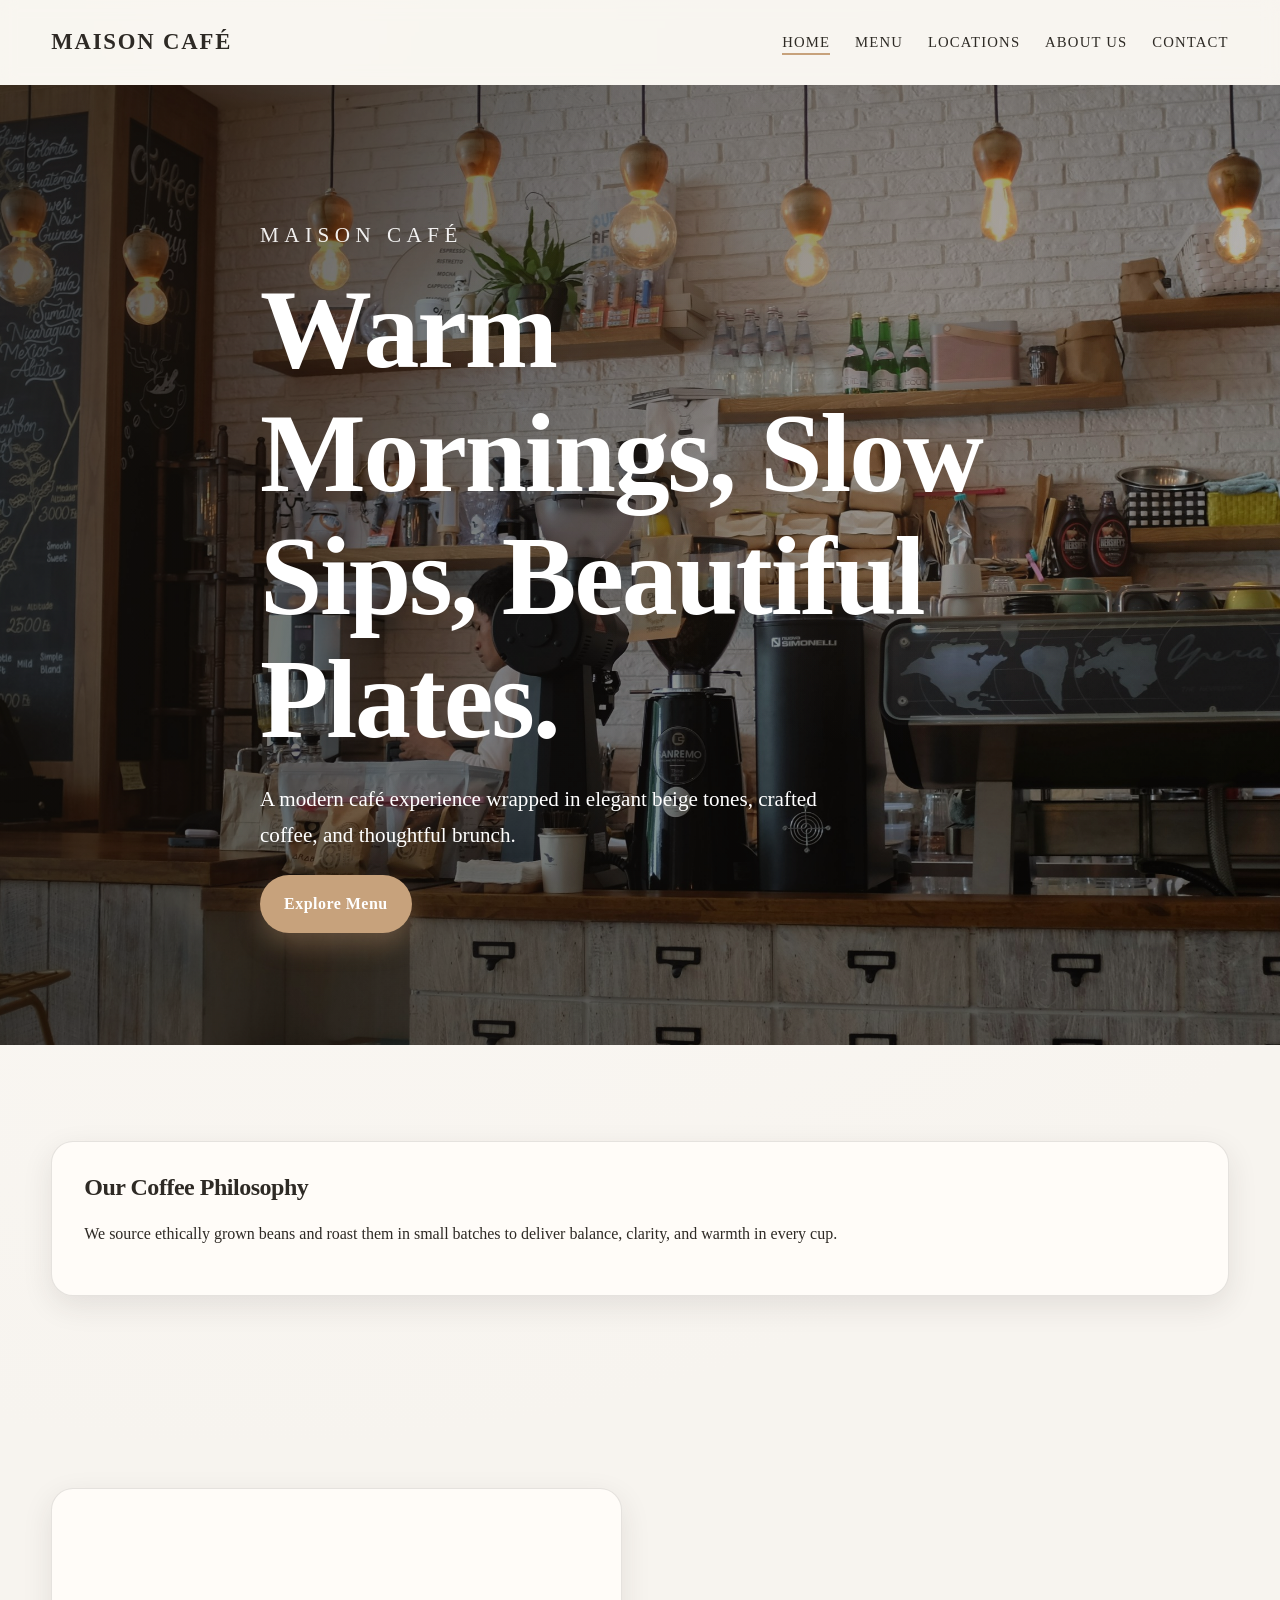
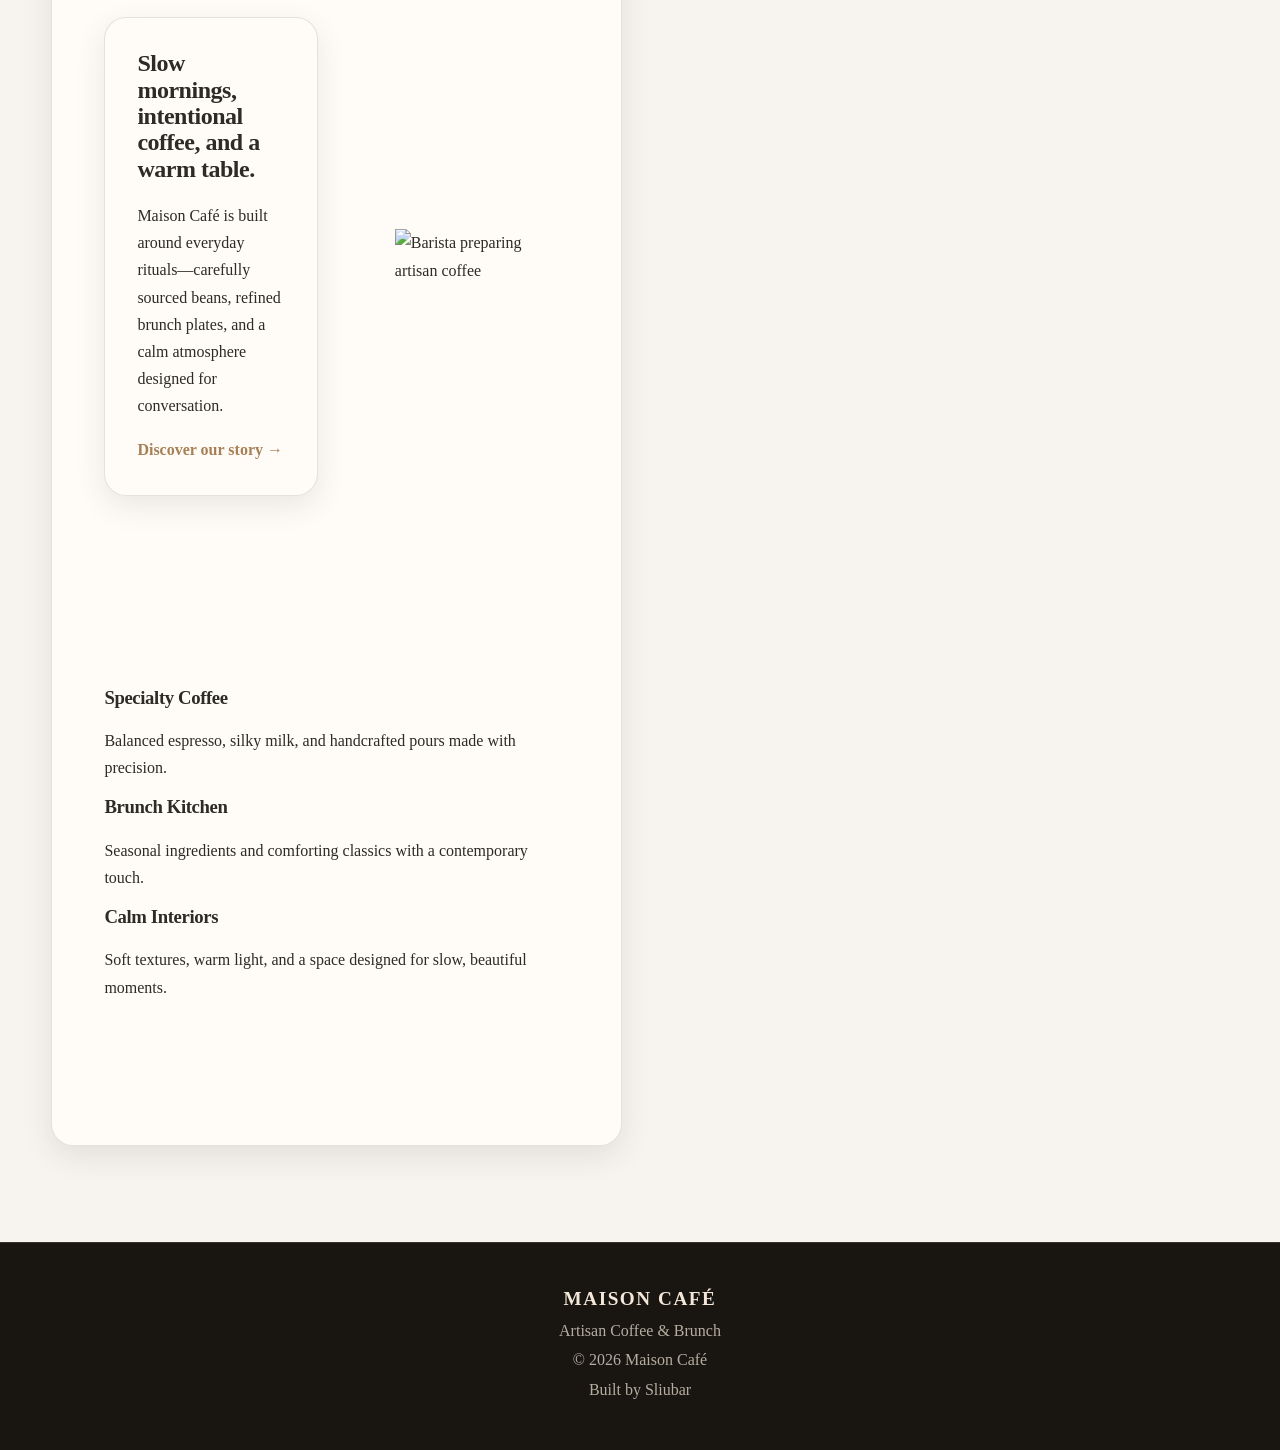
==== commit 6fcf5137: "Merge branch 'main' into codex/update-website-design-for-cafe-7ygjac" ====
--- a/index.html
+++ b/index.html
@@ -9,6 +9,7 @@
   <link rel="stylesheet" href="style.css" />
 </head>
 <body>
+  <div class="scroll-progress" aria-hidden="true"></div>
   <header class="site-header">
     <nav class="nav container">
       <a class="brand" href="index.html">Maison Café</a>
@@ -28,8 +29,8 @@
       <div class="hero-overlay"></div>
       <div class="hero-content container">
         <p class="eyebrow">Maison Café</p>
-        <h1>Maison Café</h1>
-        <p>Artisan Coffee &amp; Brunch</p>
+        <h1>Warm Mornings, Slow Sips, Beautiful Plates.</h1>
+        <p>A modern café experience wrapped in elegant beige tones, crafted coffee, and thoughtful brunch.</p>
         <a class="btn" href="menu.html">Explore Menu</a>
       </div>
     </section>
@@ -46,28 +47,37 @@
     <section class="section container reveal">
       <div class="split">
         <div class="panel">
-          <h2>Slow mornings, intentional coffee, and a warm table.</h2>
-          <p>Maison Café is built around everyday rituals—carefully sourced beans, refined brunch plates, and a calm atmosphere designed for conversation.</p>
-          <a class="text-link" href="about.html">Discover our story →</a>
-        </div>
-        <figure class="image-frame"><img src="images/barista.jpg" alt="Barista preparing artisan coffee" /></figure>
-      </div>
-    </section>
+<section class="section container reveal">
+  <div class="split">
+    <div class="panel">
+      <h2>Slow mornings, intentional coffee, and a warm table.</h2>
+      <p>Maison Café is built around everyday rituals—carefully sourced beans, refined brunch plates, and a calm atmosphere designed for conversation.</p>
+      <a class="text-link" href="about.html">Discover our story →</a>
+    </div>
+    <figure class="image-frame">
+      <img src="images/barista.jpg" alt="Barista preparing artisan coffee" />
+    </figure>
+  </div>
+</section>
 
-    <section class="section container reveal">
-      <div class="feature-grid">
-        <article class="feature-item">
-          <h3>Specialty Coffee</h3>
-          <p>Balanced espresso, silky milk, and handcrafted pours made with precision.</p>
-        </article>
-        <article class="feature-item">
-          <h3>Brunch Kitchen</h3>
-          <p>Seasonal ingredients and comforting classics with a contemporary touch.</p>
-        </article>
-        <article class="feature-item">
-          <h3>Calm Interiors</h3>
-          <p>Soft textures, warm light, and a space designed for slow, beautiful moments.</p>
-        </article>
+<section class="section container reveal">
+  <div class="feature-grid">
+    <article class="feature-item">
+      <h3>Specialty Coffee</h3>
+      <p>Balanced espresso, silky milk, and handcrafted pours made with precision.</p>
+    </article>
+
+    <article class="feature-item">
+      <h3>Brunch Kitchen</h3>
+      <p>Seasonal ingredients and comforting classics with a contemporary touch.</p>
+    </article>
+
+    <article class="feature-item">
+      <h3>Calm Interiors</h3>
+      <p>Soft textures, warm light, and a space designed for slow, beautiful moments.</p>
+    </article>
+  </div>
+</section>
       </div>
     </section>
   </main>
--- a/style.css
+++ b/style.css
@@ -1,15 +1,19 @@
-@import url('https://fonts.googleapis.com/css2?family=Inter:wght@400;500;600&family=Playfair+Display:wght@500;600;700&display=swap');
+@import url('https://fonts.cdnfonts.com/css/maroni');
+@import url('https://fonts.cdnfonts.com/css/brockmann');
 
 :root {
-  --font-main: 'Inter', 'Helvetica Neue', Arial, sans-serif;
-  --font-display: 'Playfair Display', Georgia, serif;
+  --font-main: Metropolis, Helvetica Neue;
   --bg: #F7F4EF;
-  --surface: #FCF8F2;
+  --surface: #FFFCF8;
   --text: #2E2A25;
-  --muted: #6A615A;
+  --muted: #6a6058;
   --accent: #C7A27C;
-  --line: rgba(46, 42, 37, 0.14);
-  --radius: 16px;
+  --accent-dark: #a88056;
+  --line: rgba(46, 42, 37, 0.12);
+  --glass: rgba(247, 244, 239, 0.72);
+  --shadow-soft: 0 16px 45px rgba(46, 42, 37, 0.11);
+  --shadow-card: 0 10px 30px rgba(46, 42, 37, 0.1);
+  --radius: 22px;
 }
 
 * { box-sizing: border-box; }
@@ -18,286 +22,281 @@
 body {
   font-family: var(--font-main);
   color: var(--text);
-  background: var(--bg);
-  line-height: 1.75;
+  background: radial-gradient(circle at 20% 0%, #fdfaf6 0%, var(--bg) 45%);
+  line-height: 1.7;
 }
 img { max-width: 100%; display: block; }
 a { color: inherit; text-decoration: none; }
 
-.container { width: min(1120px, 92%); margin-inline: auto; }
-.section { padding: 9rem 0; }
-.section-tight { padding: 3.5rem 0 5rem; }
+.scroll-progress {
+  position: fixed;
+  top: 0;
+  left: 0;
+  height: 3px;
+  width: 0;
+  z-index: 2200;
+  background: linear-gradient(90deg, var(--accent-dark), var(--accent));
+}
+
+.container { width: min(1180px, 92%); margin-inline: auto; }
+.section { padding: 6rem 0; }
+.section-tight { padding: 2.5rem 0 3.5rem; }
 
 .site-header {
   position: sticky;
   top: 0;
-  z-index: 1000;
-  background: rgba(247, 244, 239, 0.95);
-  border-bottom: 1px solid var(--line);
-  transition: padding .3s ease;
+  z-index: 2000;
+  background: var(--glass);
+  border-bottom: 1px solid transparent;
+  backdrop-filter: blur(8px);
+  transition: .35s ease;
+}
+.site-header.scrolled {
+  border-bottom-color: var(--line);
+  backdrop-filter: blur(16px);
+  box-shadow: 0 10px 22px rgba(46, 42, 37, 0.08);
 }
 .nav {
-  min-height: 86px;
+  min-height: 84px;
   display: flex;
   align-items: center;
   justify-content: space-between;
   gap: 1rem;
-}
+  transition: min-height .35s ease;
+}
+.site-header.scrolled .nav { min-height: 68px; }
 .brand {
-  font-family: var(--font-main);
-  letter-spacing: .14em;
+  font-size: 1.42rem;
+  letter-spacing: 0.08em;
   text-transform: uppercase;
-  font-size: 1.06rem;
   font-weight: 600;
 }
-.nav-links {
-  list-style: none;
-  display: flex;
-  gap: 1.5rem;
-  margin: 0;
-  padding: 0;
-}
+.nav-links { list-style: none; display: flex; gap: 1.55rem; margin: 0; padding: 0; }
 .nav-links a {
   position: relative;
-  font-family: var(--font-main);
+  padding-bottom: 0.2rem;
+  font-size: .92rem;
+  letter-spacing: .08em;
   text-transform: uppercase;
-  letter-spacing: .1em;
-  font-size: .82rem;
-  font-weight: 500;
-  padding-bottom: .2rem;
 }
 .nav-links a::after {
   content: '';
   position: absolute;
+  bottom: -1px;
   left: 0;
-  bottom: 0;
   width: 0;
-  height: 1px;
+  height: 1.5px;
   background: var(--accent);
-  transition: width .3s ease;
+  transition: width .32s ease;
 }
 .nav-links a:hover::after,
 .nav-links a.active::after { width: 100%; }
-.menu-toggle { display: none; border: 0; background: transparent; font-size: 1.3rem; color: var(--text); }
+.menu-toggle { display: none; border: 0; background: transparent; font-size: 1.4rem; color: var(--text); }
 
 .hero {
-  min-height: 92vh;
+  min-height: 100vh;
   display: flex;
   align-items: center;
   justify-content: center;
   position: relative;
+  overflow: hidden;
+}
+.hero::before {
+  content: '';
+  position: absolute;
+  inset: 0;
   background-image: var(--hero-image);
   background-size: cover;
   background-position: center;
-  text-align: center;
-}
+  transform: scale(1.06);
+  animation: heroZoom 8s ease-out forwards;
+  will-change: transform;
+}
+@keyframes heroZoom { to { transform: scale(1.13); } }
 .hero-overlay {
   position: absolute;
   inset: 0;
-  background: linear-gradient(180deg, rgba(33,25,19,0.25), rgba(33,25,19,0.45));
+  background:
+    radial-gradient(circle at 70% 20%, rgba(199,162,124,0.14) 0%, transparent 40%),
+    linear-gradient(105deg, rgba(20, 16, 12, 0.7), rgba(20, 16, 12, 0.25));
 }
 .hero-content {
   position: relative;
   color: #fff;
-  max-width: 780px;
-  padding: 6.5rem 0;
+  padding: 7rem 0;
+  max-width: 760px;
 }
 .eyebrow {
   text-transform: uppercase;
-  letter-spacing: .22em;
+  letter-spacing: .26em;
   font-size: .75rem;
+  opacity: .92;
   margin-bottom: .9rem;
 }
-h1, h2, h3 {
+h1, h2, h3, h4, h5, h6 {
   margin-top: 0;
-  font-family: var(--font-display);
-  line-height: 1.14;
+  line-height: 1.1;
+  letter-spacing: -0.02em;
   font-weight: 600;
-  letter-spacing: 0.01em;
-}
-
-h1 { font-size: 60px; }
-h2 { font-size: 36px; }
-.hero h1 { font-size: clamp(3.4rem, 6vw, 60px); margin-bottom: .75rem; }
-.hero p { font-family: var(--font-display); font-size: clamp(1.5rem, 2.7vw, 2.1rem); letter-spacing: 0.01em; margin: 0 auto 1.8rem; }
+}
+.hero h1 { font-size: clamp(3.2rem, 9vw, 7rem); margin: 0 0 1rem; }
+.hero p { font-size: clamp(1rem, 2vw, 1.32rem); max-width: 560px; }
 
 .btn {
-  display: inline-block;
+  display: inline-flex;
+  align-items: center;
+  gap: .5rem;
   background: var(--accent);
   color: #fff;
+  padding: .95rem 1.5rem;
   border-radius: 999px;
-  padding: .88rem 1.45rem;
+  border: 0;
   font-weight: 600;
-  transition: transform .25s ease, background .25s ease;
-}
-.btn:hover { transform: translateY(-2px); background: #b8926c; }
-
-.page-main { padding: 5rem 0 7rem; }
-.page-title {
-  font-size: clamp(3rem, 5vw, 4rem);
-  margin-bottom: 1.25rem;
-  letter-spacing: 0.01em;
-}
+  letter-spacing: .03em;
+  box-shadow: 0 12px 24px rgba(199, 162, 124, .34);
+  transition: .3s ease;
+}
+.btn:hover { transform: translateY(-3px); box-shadow: 0 16px 30px rgba(199, 162, 124, .42); background: var(--accent-dark); }
+
+.page-main { padding: 4rem 0 6rem; }
+.page-title { font-size: clamp(2.4rem, 5vw, 4.3rem); margin-bottom: 1.2rem; }
 .lead { color: var(--muted); max-width: 760px; margin-bottom: 2.2rem; }
 
-.split {
-  display: grid;
-  grid-template-columns: 1fr 1fr;
-  gap: 3rem;
-  align-items: center;
-}
+.split { display: grid; grid-template-columns: 1fr 1fr; gap: 2.3rem; align-items: center; }
 .rounded { border-radius: var(--radius); }
-.text-link { color: #7f6043; font-weight: 600; }
-
-.panel {
-  background: transparent;
-  border: 0;
-  padding: 0;
-}
-.panel h2 { font-size: clamp(2.25rem, 4vw, 2.5rem); margin-bottom: 1rem; }
-
-.image-frame {
+.shadow { box-shadow: var(--shadow-soft); }
+.text-link { color: var(--accent-dark); font-weight: 600; }
+
+.parallax-image-wrap {
+  position: relative;
   overflow: hidden;
   border-radius: var(--radius);
 }
-.image-frame img {
+.parallax-image-wrap::after {
+  content: '';
+  position: absolute;
+  inset: 0;
+  background: radial-gradient(circle at 50% 50%, transparent 55%, rgba(18, 12, 8, 0.24) 100%);
+  pointer-events: none;
+}
+.parallax-image-wrap img {
   width: 100%;
   height: 100%;
   object-fit: cover;
-  transition: transform .8s ease;
-}
-.image-frame:hover img { transform: scale(1.04); }
-
-.feature-grid {
-  display: grid;
-  gap: 2.2rem;
-  grid-template-columns: repeat(3, 1fr);
-}
-.feature-item h3 { margin-bottom: .4rem; font-size: clamp(1.5rem, 2.2vw, 1.75rem); }
-.feature-item p { margin: 0; color: var(--muted); }
-.feature-item { transition: transform .3s ease; }
-.feature-item:hover { transform: translateY(-6px); }
-
-.menu-layout {
-  display: grid;
-  gap: 3rem;
-}
-.menu-block {
-  display: grid;
-  grid-template-columns: 340px 1fr;
-  gap: 2rem;
-  align-items: center;
-  padding: 2rem 0;
-  border-top: 1px solid var(--line);
-}
-.menu-block:last-child { border-bottom: 1px solid var(--line); }
-.menu-photo {
+  filter: sepia(.12) saturate(1.05) contrast(1.02);
+  transform: scale(1.02);
+  transition: transform .6s ease;
+}
+.parallax-image-wrap:hover img { transform: scale(1.08); }
+
+.panel, .menu-card, .location-card, .contact-form {
+  background: var(--surface);
   border-radius: var(--radius);
+  border: 1px solid var(--line);
+  box-shadow: var(--shadow-card);
+}
+.panel { padding: 2rem; }
+
+.card-grid { display: grid; gap: 1.35rem; }
+.card-grid.three { grid-template-columns: repeat(3, 1fr); }
+.card-grid.four { grid-template-columns: repeat(4, 1fr); }
+.menu-card {
   overflow: hidden;
-}
-.menu-photo img {
+  transition: transform .35s ease, box-shadow .35s ease;
+}
+.menu-card img {
   width: 100%;
   aspect-ratio: 4/3;
   object-fit: cover;
-  filter: saturate(1.08) contrast(1.04);
-  transition: transform .7s ease;
-}
-.menu-photo:hover img { transform: scale(1.04); }
-.menu-title {
-  font-size: clamp(1.5rem, 2.5vw, 1.75rem);
-  margin-bottom: 1rem;
-}
-.menu-list {
-  list-style: none;
-  margin: 0;
-  padding: 0;
-}
-.menu-list li {
-  display: flex;
-  align-items: baseline;
-  gap: .75rem;
-  padding: .65rem 0;
-  border-bottom: 1px dashed rgba(46, 42, 37, 0.2);
-}
-.menu-list li::after {
-  content: "";
-  flex: 1;
-  border-bottom: 1px dotted rgba(46, 42, 37, 0.35);
-  transform: translateY(-.25rem);
-}
-.menu-list li:last-child { border-bottom: 0; }
-.menu-list span { color: var(--text); font-family: var(--font-display); font-size: 1.2rem; }
-.menu-list strong { font-weight: 500; font-family: var(--font-main); font-size: 1rem; letter-spacing: .04em; color: var(--muted); }
-
-.location-card,
-.contact-form {
-  background: var(--surface);
-  border: 1px solid var(--line);
-  border-radius: var(--radius);
-  padding: 1.6rem;
-}
+  transition: transform .6s cubic-bezier(.2,.6,.1,1);
+  filter: sepia(.08) saturate(1.05);
+}
+.menu-card:hover { transform: translateY(-8px); box-shadow: var(--shadow-soft); }
+.menu-card:hover img { transform: scale(1.08); }
+.card-content { padding: 1rem 1.1rem 1.25rem; }
+.card-content h3 { margin-bottom: .2rem; font-size: 1.1rem; }
+.card-content p { margin: 0; color: var(--accent-dark); font-weight: 700; }
+.menu-section-title { margin: 3.2rem 0 1rem; font-size: 2rem; }
+
+.location-card, .contact-form { padding: 1.7rem; }
 .map {
   width: 100%;
   min-height: 420px;
   border: 0;
   border-radius: var(--radius);
-}
-
-.contact-form { display: grid; gap: .9rem; }
-label { font-size: .85rem; letter-spacing: .05em; text-transform: uppercase; color: var(--muted); }
-input, textarea {
+  box-shadow: var(--shadow-soft);
+}
+
+.contact-form { display: grid; gap: 1rem; }
+.field { position: relative; }
+.field input,
+.field textarea {
   width: 100%;
-  border: 1px solid rgba(46, 42, 37, 0.22);
-  border-radius: 10px;
-  padding: .82rem .95rem;
+  padding: 1.2rem .95rem .55rem;
+  border-radius: 12px;
+  border: 1px solid var(--line);
+  font: inherit;
   background: #fff;
-  font: inherit;
-}
-textarea { resize: vertical; }
+  box-shadow: inset 0 1px 0 rgba(255,255,255,.5), 0 6px 16px rgba(46, 42, 37, 0.05);
+}
+.field label {
+  position: absolute;
+  left: .9rem;
+  top: .95rem;
+  font-size: .84rem;
+  color: var(--muted);
+  transition: .24s ease;
+  pointer-events: none;
+}
+.field input:focus,
+.field textarea:focus { outline: none; border-color: rgba(199,162,124,.9); box-shadow: 0 0 0 4px rgba(199,162,124,.15); }
+.field input:focus + label,
+.field input:not(:placeholder-shown) + label,
+.field textarea:focus + label,
+.field textarea:not(:placeholder-shown) + label {
+  transform: translateY(-.55rem) scale(.88);
+  color: var(--accent-dark);
+}
 
 .footer {
-  margin-top: 3rem;
+  border-top: 1px solid rgba(199,162,124,0.2);
   background: #191611;
-  color: #ece1d4;
+  color: #f3e7d9;
   padding: 2.8rem 0;
   text-align: center;
 }
-.footer h3 {
-  letter-spacing: .11em;
-  text-transform: uppercase;
-  font-size: 1rem;
-  margin-bottom: .55rem;
-}
-.footer p { margin: .12rem 0; color: rgba(236, 225, 212, 0.78); }
-
-.reveal {
+.footer h3 { font-size: 1.2rem; letter-spacing: .08em; text-transform: uppercase; margin-bottom: .5rem; }
+.footer p { margin: .15rem 0; color: rgba(243, 231, 217, .72); }
+.footer a:hover { color: var(--accent); }
+
+.reveal,
+.reveal-stagger > * {
   opacity: 0;
-  transform: translateY(24px);
-  transition: .9s ease;
-}
-.reveal.visible {
+  transform: translateY(28px);
+  transition: transform .8s cubic-bezier(.18,.71,.23,.99), opacity .8s ease;
+}
+.reveal.visible,
+.reveal-stagger > *.visible {
   opacity: 1;
   transform: none;
 }
 
 @media (max-width: 980px) {
-  .split { grid-template-columns: 1fr; gap: 2rem; }
-  .feature-grid { grid-template-columns: 1fr; gap: 1.4rem; }
-  .menu-block { grid-template-columns: 1fr; gap: 1.2rem; }
+  .card-grid.four, .card-grid.three { grid-template-columns: repeat(2, 1fr); }
+  .split { grid-template-columns: 1fr; }
+  .hero { min-height: 92vh; }
 }
 
 @media (max-width: 700px) {
-  h1 { font-size: 52px; }
-  h2 { font-size: 32px; }
   .hero h1 { font-size: clamp(2.8rem, 11vw, 3.4rem); }
   .hero p { font-size: clamp(1.2rem, 6vw, 1.6rem); }
   .menu-toggle { display: block; }
   .nav-links {
     position: absolute;
-    top: 85px;
+    top: 70px;
     left: 0;
     right: 0;
-    background: var(--bg);
+    background: rgba(247,244,239,.96);
     border-bottom: 1px solid var(--line);
     flex-direction: column;
     padding: 1rem 4%;
@@ -306,5 +305,6 @@
     transition: transform .25s ease;
   }
   .nav-links.open { transform: scaleY(1); }
-  .section { padding: 5rem 0; }
-}
+  .card-grid.four, .card-grid.three { grid-template-columns: 1fr; }
+  .hero h1 { font-size: clamp(2.7rem, 11vw, 4rem); }
+}
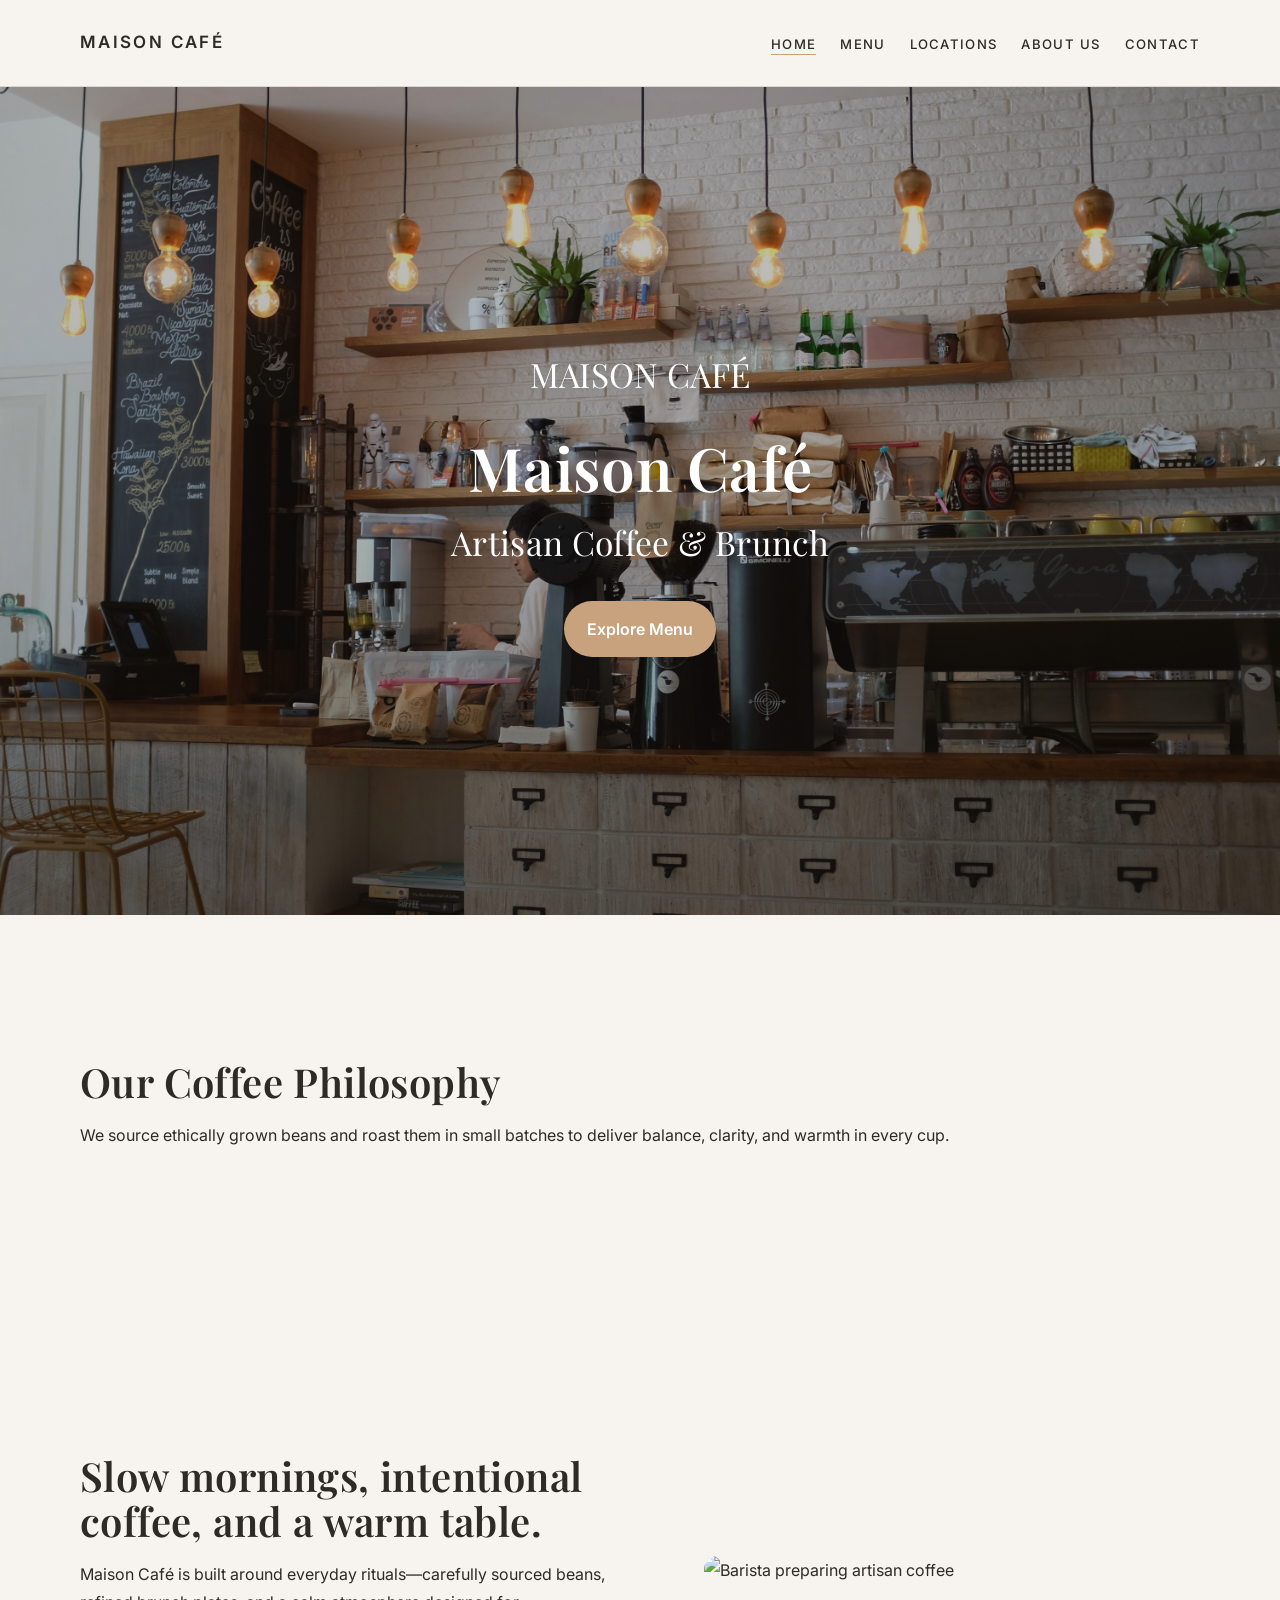
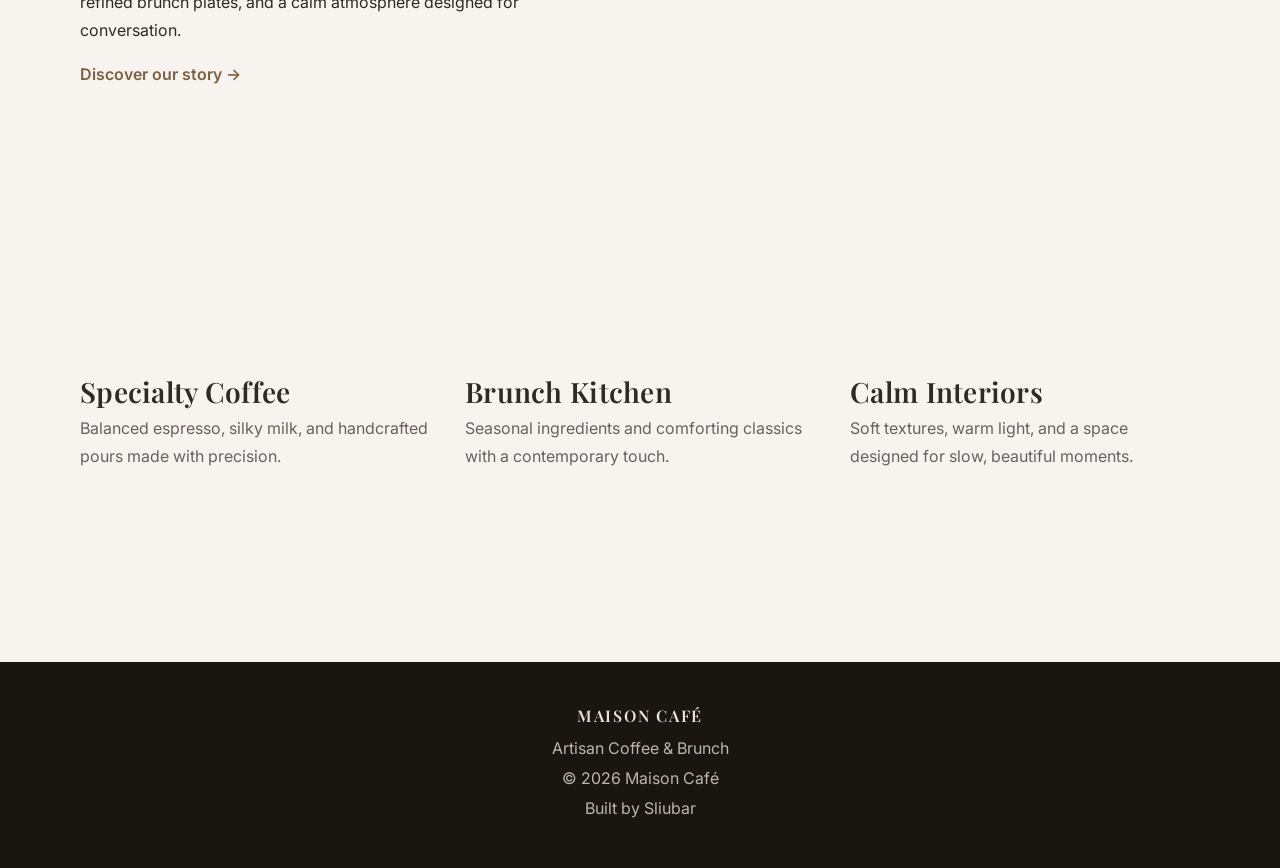
==== commit 5461cf52: "Fix malformed homepage HTML structure formatting" ====
--- a/index.html
+++ b/index.html
@@ -9,7 +9,6 @@
   <link rel="stylesheet" href="style.css" />
 </head>
 <body>
-  <div class="scroll-progress" aria-hidden="true"></div>
   <header class="site-header">
     <nav class="nav container">
       <a class="brand" href="index.html">Maison Café</a>
@@ -29,8 +28,8 @@
       <div class="hero-overlay"></div>
       <div class="hero-content container">
         <p class="eyebrow">Maison Café</p>
-        <h1>Warm Mornings, Slow Sips, Beautiful Plates.</h1>
-        <p>A modern café experience wrapped in elegant beige tones, crafted coffee, and thoughtful brunch.</p>
+        <h1>Maison Café</h1>
+        <p>Artisan Coffee &amp; Brunch</p>
         <a class="btn" href="menu.html">Explore Menu</a>
       </div>
     </section>
@@ -47,42 +46,42 @@
     <section class="section container reveal">
       <div class="split">
         <div class="panel">
-<section class="section container reveal">
-  <div class="split">
-    <div class="panel">
-      <h2>Slow mornings, intentional coffee, and a warm table.</h2>
-      <p>Maison Café is built around everyday rituals—carefully sourced beans, refined brunch plates, and a calm atmosphere designed for conversation.</p>
-      <a class="text-link" href="about.html">Discover our story →</a>
-    </div>
-    <figure class="image-frame">
-      <img src="images/barista.jpg" alt="Barista preparing artisan coffee" />
-    </figure>
-  </div>
-</section>
+          <h2>Slow mornings, intentional coffee, and a warm table.</h2>
+          <p>Maison Café is built around everyday rituals—carefully sourced beans, refined brunch plates, and a calm atmosphere designed for conversation.</p>
+          <a class="text-link" href="about.html">Discover our story →</a>
+        </div>
+        <figure class="image-frame">
+          <img src="images/barista.jpg" alt="Barista preparing artisan coffee" />
+        </figure>
+      </div>
+    </section>
 
-<section class="section container reveal">
-  <div class="feature-grid">
-    <article class="feature-item">
-      <h3>Specialty Coffee</h3>
-      <p>Balanced espresso, silky milk, and handcrafted pours made with precision.</p>
-    </article>
-
-    <article class="feature-item">
-      <h3>Brunch Kitchen</h3>
-      <p>Seasonal ingredients and comforting classics with a contemporary touch.</p>
-    </article>
-
-    <article class="feature-item">
-      <h3>Calm Interiors</h3>
-      <p>Soft textures, warm light, and a space designed for slow, beautiful moments.</p>
-    </article>
-  </div>
-</section>
+    <section class="section container reveal">
+      <div class="feature-grid">
+        <article class="feature-item">
+          <h3>Specialty Coffee</h3>
+          <p>Balanced espresso, silky milk, and handcrafted pours made with precision.</p>
+        </article>
+        <article class="feature-item">
+          <h3>Brunch Kitchen</h3>
+          <p>Seasonal ingredients and comforting classics with a contemporary touch.</p>
+        </article>
+        <article class="feature-item">
+          <h3>Calm Interiors</h3>
+          <p>Soft textures, warm light, and a space designed for slow, beautiful moments.</p>
+        </article>
       </div>
     </section>
   </main>
 
-  <footer class="footer"><div class="container"><h3>Maison Café</h3><p>Artisan Coffee &amp; Brunch</p><p>© 2026 Maison Café</p><p>Built by Sliubar</p></div></footer>
+  <footer class="footer">
+    <div class="container">
+      <h3>Maison Café</h3>
+      <p>Artisan Coffee &amp; Brunch</p>
+      <p>© 2026 Maison Café</p>
+      <p>Built by Sliubar</p>
+    </div>
+  </footer>
 
   <script src="script.js"></script>
 </body>
--- a/style.css
+++ b/style.css
@@ -1,19 +1,15 @@
-@import url('https://fonts.cdnfonts.com/css/maroni');
-@import url('https://fonts.cdnfonts.com/css/brockmann');
+@import url('https://fonts.googleapis.com/css2?family=Inter:wght@400;500;600&family=Playfair+Display:wght@500;600;700&display=swap');
 
 :root {
-  --font-main: Metropolis, Helvetica Neue;
+  --font-main: 'Inter', 'Helvetica Neue', Arial, sans-serif;
+  --font-display: 'Playfair Display', Georgia, serif;
   --bg: #F7F4EF;
-  --surface: #FFFCF8;
+  --surface: #FCF8F2;
   --text: #2E2A25;
-  --muted: #6a6058;
+  --muted: #6A615A;
   --accent: #C7A27C;
-  --accent-dark: #a88056;
-  --line: rgba(46, 42, 37, 0.12);
-  --glass: rgba(247, 244, 239, 0.72);
-  --shadow-soft: 0 16px 45px rgba(46, 42, 37, 0.11);
-  --shadow-card: 0 10px 30px rgba(46, 42, 37, 0.1);
-  --radius: 22px;
+  --line: rgba(46, 42, 37, 0.14);
+  --radius: 16px;
 }
 
 * { box-sizing: border-box; }
@@ -22,281 +18,286 @@
 body {
   font-family: var(--font-main);
   color: var(--text);
-  background: radial-gradient(circle at 20% 0%, #fdfaf6 0%, var(--bg) 45%);
-  line-height: 1.7;
+  background: var(--bg);
+  line-height: 1.75;
 }
 img { max-width: 100%; display: block; }
 a { color: inherit; text-decoration: none; }
 
-.scroll-progress {
-  position: fixed;
-  top: 0;
-  left: 0;
-  height: 3px;
-  width: 0;
-  z-index: 2200;
-  background: linear-gradient(90deg, var(--accent-dark), var(--accent));
-}
-
-.container { width: min(1180px, 92%); margin-inline: auto; }
-.section { padding: 6rem 0; }
-.section-tight { padding: 2.5rem 0 3.5rem; }
+.container { width: min(1120px, 92%); margin-inline: auto; }
+.section { padding: 9rem 0; }
+.section-tight { padding: 3.5rem 0 5rem; }
 
 .site-header {
   position: sticky;
   top: 0;
-  z-index: 2000;
-  background: var(--glass);
-  border-bottom: 1px solid transparent;
-  backdrop-filter: blur(8px);
-  transition: .35s ease;
-}
-.site-header.scrolled {
-  border-bottom-color: var(--line);
-  backdrop-filter: blur(16px);
-  box-shadow: 0 10px 22px rgba(46, 42, 37, 0.08);
+  z-index: 1000;
+  background: rgba(247, 244, 239, 0.95);
+  border-bottom: 1px solid var(--line);
+  transition: padding .3s ease;
 }
 .nav {
-  min-height: 84px;
+  min-height: 86px;
   display: flex;
   align-items: center;
   justify-content: space-between;
   gap: 1rem;
-  transition: min-height .35s ease;
-}
-.site-header.scrolled .nav { min-height: 68px; }
+}
 .brand {
-  font-size: 1.42rem;
-  letter-spacing: 0.08em;
+  font-family: var(--font-main);
+  letter-spacing: .14em;
   text-transform: uppercase;
+  font-size: 1.06rem;
   font-weight: 600;
 }
-.nav-links { list-style: none; display: flex; gap: 1.55rem; margin: 0; padding: 0; }
+.nav-links {
+  list-style: none;
+  display: flex;
+  gap: 1.5rem;
+  margin: 0;
+  padding: 0;
+}
 .nav-links a {
   position: relative;
-  padding-bottom: 0.2rem;
-  font-size: .92rem;
-  letter-spacing: .08em;
+  font-family: var(--font-main);
   text-transform: uppercase;
+  letter-spacing: .1em;
+  font-size: .82rem;
+  font-weight: 500;
+  padding-bottom: .2rem;
 }
 .nav-links a::after {
   content: '';
   position: absolute;
-  bottom: -1px;
   left: 0;
+  bottom: 0;
   width: 0;
-  height: 1.5px;
+  height: 1px;
   background: var(--accent);
-  transition: width .32s ease;
+  transition: width .3s ease;
 }
 .nav-links a:hover::after,
 .nav-links a.active::after { width: 100%; }
-.menu-toggle { display: none; border: 0; background: transparent; font-size: 1.4rem; color: var(--text); }
+.menu-toggle { display: none; border: 0; background: transparent; font-size: 1.3rem; color: var(--text); }
 
 .hero {
-  min-height: 100vh;
+  min-height: 92vh;
   display: flex;
   align-items: center;
   justify-content: center;
   position: relative;
-  overflow: hidden;
-}
-.hero::before {
-  content: '';
-  position: absolute;
-  inset: 0;
   background-image: var(--hero-image);
   background-size: cover;
   background-position: center;
-  transform: scale(1.06);
-  animation: heroZoom 8s ease-out forwards;
-  will-change: transform;
-}
-@keyframes heroZoom { to { transform: scale(1.13); } }
+  text-align: center;
+}
 .hero-overlay {
   position: absolute;
   inset: 0;
-  background:
-    radial-gradient(circle at 70% 20%, rgba(199,162,124,0.14) 0%, transparent 40%),
-    linear-gradient(105deg, rgba(20, 16, 12, 0.7), rgba(20, 16, 12, 0.25));
+  background: linear-gradient(180deg, rgba(33,25,19,0.25), rgba(33,25,19,0.45));
 }
 .hero-content {
   position: relative;
   color: #fff;
-  padding: 7rem 0;
-  max-width: 760px;
+  max-width: 780px;
+  padding: 6.5rem 0;
 }
 .eyebrow {
   text-transform: uppercase;
-  letter-spacing: .26em;
+  letter-spacing: .22em;
   font-size: .75rem;
-  opacity: .92;
   margin-bottom: .9rem;
 }
-h1, h2, h3, h4, h5, h6 {
+h1, h2, h3 {
   margin-top: 0;
-  line-height: 1.1;
-  letter-spacing: -0.02em;
+  font-family: var(--font-display);
+  line-height: 1.14;
   font-weight: 600;
-}
-.hero h1 { font-size: clamp(3.2rem, 9vw, 7rem); margin: 0 0 1rem; }
-.hero p { font-size: clamp(1rem, 2vw, 1.32rem); max-width: 560px; }
+  letter-spacing: 0.01em;
+}
+
+h1 { font-size: 60px; }
+h2 { font-size: 36px; }
+.hero h1 { font-size: clamp(3.4rem, 6vw, 60px); margin-bottom: .75rem; }
+.hero p { font-family: var(--font-display); font-size: clamp(1.5rem, 2.7vw, 2.1rem); letter-spacing: 0.01em; margin: 0 auto 1.8rem; }
 
 .btn {
-  display: inline-flex;
-  align-items: center;
-  gap: .5rem;
+  display: inline-block;
   background: var(--accent);
   color: #fff;
-  padding: .95rem 1.5rem;
   border-radius: 999px;
+  padding: .88rem 1.45rem;
+  font-weight: 600;
+  transition: transform .25s ease, background .25s ease;
+}
+.btn:hover { transform: translateY(-2px); background: #b8926c; }
+
+.page-main { padding: 5rem 0 7rem; }
+.page-title {
+  font-size: clamp(3rem, 5vw, 4rem);
+  margin-bottom: 1.25rem;
+  letter-spacing: 0.01em;
+}
+.lead { color: var(--muted); max-width: 760px; margin-bottom: 2.2rem; }
+
+.split {
+  display: grid;
+  grid-template-columns: 1fr 1fr;
+  gap: 3rem;
+  align-items: center;
+}
+.rounded { border-radius: var(--radius); }
+.text-link { color: #7f6043; font-weight: 600; }
+
+.panel {
+  background: transparent;
   border: 0;
-  font-weight: 600;
-  letter-spacing: .03em;
-  box-shadow: 0 12px 24px rgba(199, 162, 124, .34);
-  transition: .3s ease;
-}
-.btn:hover { transform: translateY(-3px); box-shadow: 0 16px 30px rgba(199, 162, 124, .42); background: var(--accent-dark); }
-
-.page-main { padding: 4rem 0 6rem; }
-.page-title { font-size: clamp(2.4rem, 5vw, 4.3rem); margin-bottom: 1.2rem; }
-.lead { color: var(--muted); max-width: 760px; margin-bottom: 2.2rem; }
-
-.split { display: grid; grid-template-columns: 1fr 1fr; gap: 2.3rem; align-items: center; }
-.rounded { border-radius: var(--radius); }
-.shadow { box-shadow: var(--shadow-soft); }
-.text-link { color: var(--accent-dark); font-weight: 600; }
-
-.parallax-image-wrap {
-  position: relative;
+  padding: 0;
+}
+.panel h2 { font-size: clamp(2.25rem, 4vw, 2.5rem); margin-bottom: 1rem; }
+
+.image-frame {
   overflow: hidden;
   border-radius: var(--radius);
 }
-.parallax-image-wrap::after {
-  content: '';
-  position: absolute;
-  inset: 0;
-  background: radial-gradient(circle at 50% 50%, transparent 55%, rgba(18, 12, 8, 0.24) 100%);
-  pointer-events: none;
-}
-.parallax-image-wrap img {
+.image-frame img {
   width: 100%;
   height: 100%;
   object-fit: cover;
-  filter: sepia(.12) saturate(1.05) contrast(1.02);
-  transform: scale(1.02);
-  transition: transform .6s ease;
-}
-.parallax-image-wrap:hover img { transform: scale(1.08); }
-
-.panel, .menu-card, .location-card, .contact-form {
-  background: var(--surface);
+  transition: transform .8s ease;
+}
+.image-frame:hover img { transform: scale(1.04); }
+
+.feature-grid {
+  display: grid;
+  gap: 2.2rem;
+  grid-template-columns: repeat(3, 1fr);
+}
+.feature-item h3 { margin-bottom: .4rem; font-size: clamp(1.5rem, 2.2vw, 1.75rem); }
+.feature-item p { margin: 0; color: var(--muted); }
+.feature-item { transition: transform .3s ease; }
+.feature-item:hover { transform: translateY(-6px); }
+
+.menu-layout {
+  display: grid;
+  gap: 3rem;
+}
+.menu-block {
+  display: grid;
+  grid-template-columns: 340px 1fr;
+  gap: 2rem;
+  align-items: center;
+  padding: 2rem 0;
+  border-top: 1px solid var(--line);
+}
+.menu-block:last-child { border-bottom: 1px solid var(--line); }
+.menu-photo {
   border-radius: var(--radius);
-  border: 1px solid var(--line);
-  box-shadow: var(--shadow-card);
-}
-.panel { padding: 2rem; }
-
-.card-grid { display: grid; gap: 1.35rem; }
-.card-grid.three { grid-template-columns: repeat(3, 1fr); }
-.card-grid.four { grid-template-columns: repeat(4, 1fr); }
-.menu-card {
   overflow: hidden;
-  transition: transform .35s ease, box-shadow .35s ease;
-}
-.menu-card img {
+}
+.menu-photo img {
   width: 100%;
   aspect-ratio: 4/3;
   object-fit: cover;
-  transition: transform .6s cubic-bezier(.2,.6,.1,1);
-  filter: sepia(.08) saturate(1.05);
-}
-.menu-card:hover { transform: translateY(-8px); box-shadow: var(--shadow-soft); }
-.menu-card:hover img { transform: scale(1.08); }
-.card-content { padding: 1rem 1.1rem 1.25rem; }
-.card-content h3 { margin-bottom: .2rem; font-size: 1.1rem; }
-.card-content p { margin: 0; color: var(--accent-dark); font-weight: 700; }
-.menu-section-title { margin: 3.2rem 0 1rem; font-size: 2rem; }
-
-.location-card, .contact-form { padding: 1.7rem; }
+  filter: saturate(1.08) contrast(1.04);
+  transition: transform .7s ease;
+}
+.menu-photo:hover img { transform: scale(1.04); }
+.menu-title {
+  font-size: clamp(1.5rem, 2.5vw, 1.75rem);
+  margin-bottom: 1rem;
+}
+.menu-list {
+  list-style: none;
+  margin: 0;
+  padding: 0;
+}
+.menu-list li {
+  display: flex;
+  align-items: baseline;
+  gap: .75rem;
+  padding: .65rem 0;
+  border-bottom: 1px dashed rgba(46, 42, 37, 0.2);
+}
+.menu-list li::after {
+  content: "";
+  flex: 1;
+  border-bottom: 1px dotted rgba(46, 42, 37, 0.35);
+  transform: translateY(-.25rem);
+}
+.menu-list li:last-child { border-bottom: 0; }
+.menu-list span { color: var(--text); font-family: var(--font-display); font-size: 1.2rem; }
+.menu-list strong { font-weight: 500; font-family: var(--font-main); font-size: 1rem; letter-spacing: .04em; color: var(--muted); }
+
+.location-card,
+.contact-form {
+  background: var(--surface);
+  border: 1px solid var(--line);
+  border-radius: var(--radius);
+  padding: 1.6rem;
+}
 .map {
   width: 100%;
   min-height: 420px;
   border: 0;
   border-radius: var(--radius);
-  box-shadow: var(--shadow-soft);
-}
-
-.contact-form { display: grid; gap: 1rem; }
-.field { position: relative; }
-.field input,
-.field textarea {
+}
+
+.contact-form { display: grid; gap: .9rem; }
+label { font-size: .85rem; letter-spacing: .05em; text-transform: uppercase; color: var(--muted); }
+input, textarea {
   width: 100%;
-  padding: 1.2rem .95rem .55rem;
-  border-radius: 12px;
-  border: 1px solid var(--line);
+  border: 1px solid rgba(46, 42, 37, 0.22);
+  border-radius: 10px;
+  padding: .82rem .95rem;
+  background: #fff;
   font: inherit;
-  background: #fff;
-  box-shadow: inset 0 1px 0 rgba(255,255,255,.5), 0 6px 16px rgba(46, 42, 37, 0.05);
-}
-.field label {
-  position: absolute;
-  left: .9rem;
-  top: .95rem;
-  font-size: .84rem;
-  color: var(--muted);
-  transition: .24s ease;
-  pointer-events: none;
-}
-.field input:focus,
-.field textarea:focus { outline: none; border-color: rgba(199,162,124,.9); box-shadow: 0 0 0 4px rgba(199,162,124,.15); }
-.field input:focus + label,
-.field input:not(:placeholder-shown) + label,
-.field textarea:focus + label,
-.field textarea:not(:placeholder-shown) + label {
-  transform: translateY(-.55rem) scale(.88);
-  color: var(--accent-dark);
-}
+}
+textarea { resize: vertical; }
 
 .footer {
-  border-top: 1px solid rgba(199,162,124,0.2);
+  margin-top: 3rem;
   background: #191611;
-  color: #f3e7d9;
+  color: #ece1d4;
   padding: 2.8rem 0;
   text-align: center;
 }
-.footer h3 { font-size: 1.2rem; letter-spacing: .08em; text-transform: uppercase; margin-bottom: .5rem; }
-.footer p { margin: .15rem 0; color: rgba(243, 231, 217, .72); }
-.footer a:hover { color: var(--accent); }
-
-.reveal,
-.reveal-stagger > * {
+.footer h3 {
+  letter-spacing: .11em;
+  text-transform: uppercase;
+  font-size: 1rem;
+  margin-bottom: .55rem;
+}
+.footer p { margin: .12rem 0; color: rgba(236, 225, 212, 0.78); }
+
+.reveal {
   opacity: 0;
-  transform: translateY(28px);
-  transition: transform .8s cubic-bezier(.18,.71,.23,.99), opacity .8s ease;
-}
-.reveal.visible,
-.reveal-stagger > *.visible {
+  transform: translateY(24px);
+  transition: .9s ease;
+}
+.reveal.visible {
   opacity: 1;
   transform: none;
 }
 
 @media (max-width: 980px) {
-  .card-grid.four, .card-grid.three { grid-template-columns: repeat(2, 1fr); }
-  .split { grid-template-columns: 1fr; }
-  .hero { min-height: 92vh; }
+  .split { grid-template-columns: 1fr; gap: 2rem; }
+  .feature-grid { grid-template-columns: 1fr; gap: 1.4rem; }
+  .menu-block { grid-template-columns: 1fr; gap: 1.2rem; }
 }
 
 @media (max-width: 700px) {
+  h1 { font-size: 52px; }
+  h2 { font-size: 32px; }
   .hero h1 { font-size: clamp(2.8rem, 11vw, 3.4rem); }
   .hero p { font-size: clamp(1.2rem, 6vw, 1.6rem); }
   .menu-toggle { display: block; }
   .nav-links {
     position: absolute;
-    top: 70px;
+    top: 85px;
     left: 0;
     right: 0;
-    background: rgba(247,244,239,.96);
+    background: var(--bg);
     border-bottom: 1px solid var(--line);
     flex-direction: column;
     padding: 1rem 4%;
@@ -305,6 +306,5 @@
     transition: transform .25s ease;
   }
   .nav-links.open { transform: scaleY(1); }
-  .card-grid.four, .card-grid.three { grid-template-columns: 1fr; }
-  .hero h1 { font-size: clamp(2.7rem, 11vw, 4rem); }
-}
+  .section { padding: 5rem 0; }
+}
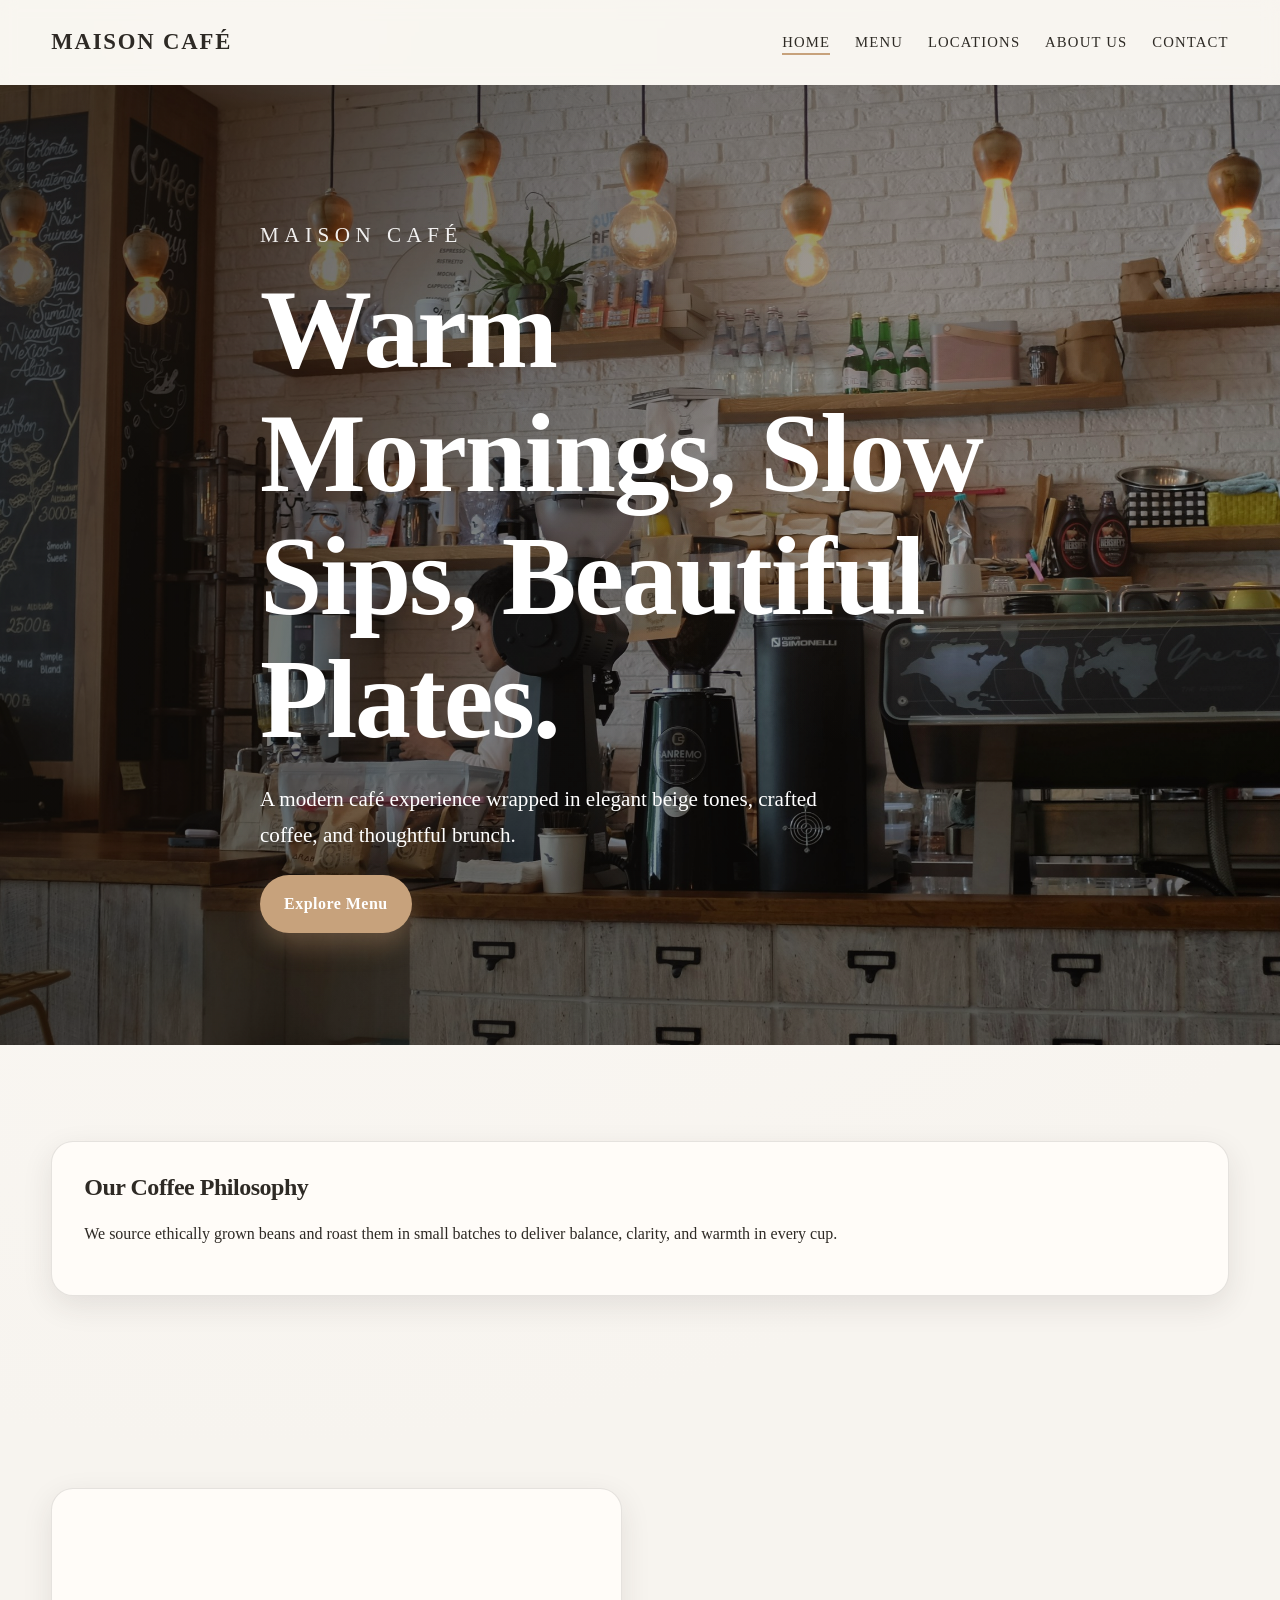
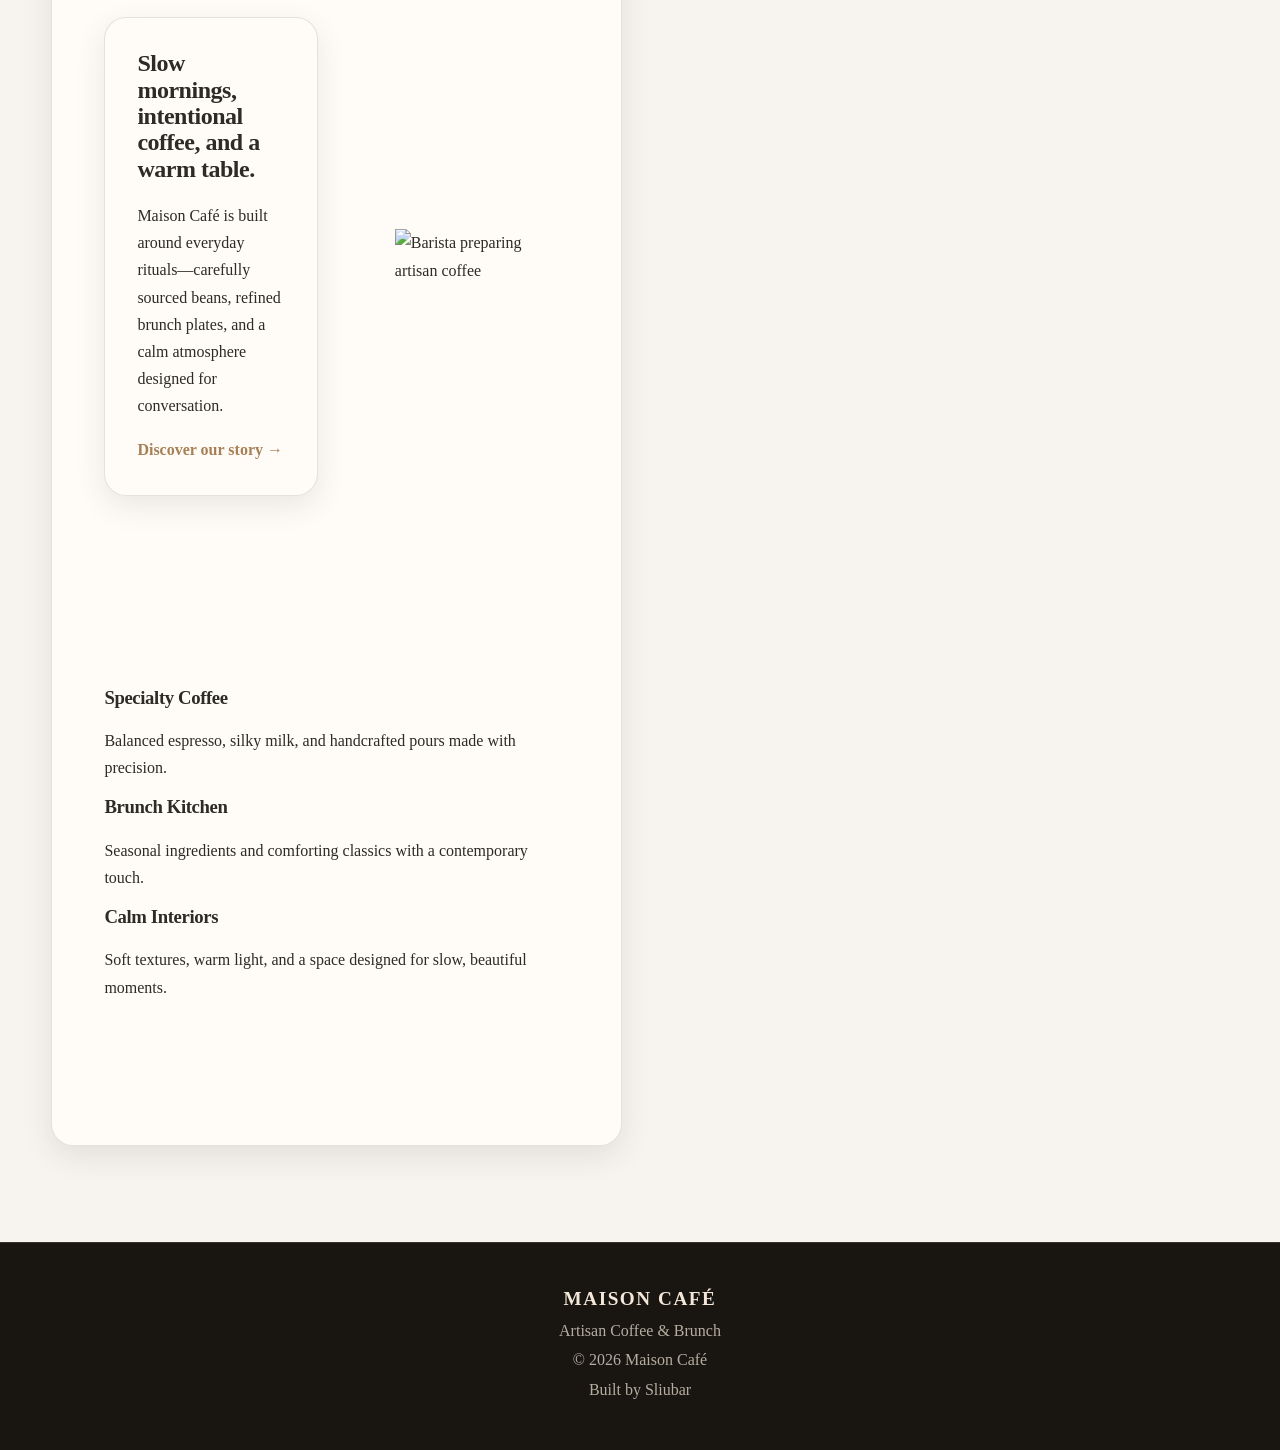
==== commit 2f21c25b: "Merge branch 'main' into codex/update-website-design-for-cafe-v4m4o3" ====
--- a/index.html
+++ b/index.html
@@ -9,6 +9,7 @@
   <link rel="stylesheet" href="style.css" />
 </head>
 <body>
+  <div class="scroll-progress" aria-hidden="true"></div>
   <header class="site-header">
     <nav class="nav container">
       <a class="brand" href="index.html">Maison Café</a>
@@ -28,8 +29,8 @@
       <div class="hero-overlay"></div>
       <div class="hero-content container">
         <p class="eyebrow">Maison Café</p>
-        <h1>Maison Café</h1>
-        <p>Artisan Coffee &amp; Brunch</p>
+        <h1>Warm Mornings, Slow Sips, Beautiful Plates.</h1>
+        <p>A modern café experience wrapped in elegant beige tones, crafted coffee, and thoughtful brunch.</p>
         <a class="btn" href="menu.html">Explore Menu</a>
       </div>
     </section>
@@ -46,42 +47,42 @@
     <section class="section container reveal">
       <div class="split">
         <div class="panel">
-          <h2>Slow mornings, intentional coffee, and a warm table.</h2>
-          <p>Maison Café is built around everyday rituals—carefully sourced beans, refined brunch plates, and a calm atmosphere designed for conversation.</p>
-          <a class="text-link" href="about.html">Discover our story →</a>
-        </div>
-        <figure class="image-frame">
-          <img src="images/barista.jpg" alt="Barista preparing artisan coffee" />
-        </figure>
-      </div>
-    </section>
+<section class="section container reveal">
+  <div class="split">
+    <div class="panel">
+      <h2>Slow mornings, intentional coffee, and a warm table.</h2>
+      <p>Maison Café is built around everyday rituals—carefully sourced beans, refined brunch plates, and a calm atmosphere designed for conversation.</p>
+      <a class="text-link" href="about.html">Discover our story →</a>
+    </div>
+    <figure class="image-frame">
+      <img src="images/barista.jpg" alt="Barista preparing artisan coffee" />
+    </figure>
+  </div>
+</section>
 
-    <section class="section container reveal">
-      <div class="feature-grid">
-        <article class="feature-item">
-          <h3>Specialty Coffee</h3>
-          <p>Balanced espresso, silky milk, and handcrafted pours made with precision.</p>
-        </article>
-        <article class="feature-item">
-          <h3>Brunch Kitchen</h3>
-          <p>Seasonal ingredients and comforting classics with a contemporary touch.</p>
-        </article>
-        <article class="feature-item">
-          <h3>Calm Interiors</h3>
-          <p>Soft textures, warm light, and a space designed for slow, beautiful moments.</p>
-        </article>
+<section class="section container reveal">
+  <div class="feature-grid">
+    <article class="feature-item">
+      <h3>Specialty Coffee</h3>
+      <p>Balanced espresso, silky milk, and handcrafted pours made with precision.</p>
+    </article>
+
+    <article class="feature-item">
+      <h3>Brunch Kitchen</h3>
+      <p>Seasonal ingredients and comforting classics with a contemporary touch.</p>
+    </article>
+
+    <article class="feature-item">
+      <h3>Calm Interiors</h3>
+      <p>Soft textures, warm light, and a space designed for slow, beautiful moments.</p>
+    </article>
+  </div>
+</section>
       </div>
     </section>
   </main>
 
-  <footer class="footer">
-    <div class="container">
-      <h3>Maison Café</h3>
-      <p>Artisan Coffee &amp; Brunch</p>
-      <p>© 2026 Maison Café</p>
-      <p>Built by Sliubar</p>
-    </div>
-  </footer>
+  <footer class="footer"><div class="container"><h3>Maison Café</h3><p>Artisan Coffee &amp; Brunch</p><p>© 2026 Maison Café</p><p>Built by Sliubar</p></div></footer>
 
   <script src="script.js"></script>
 </body>
--- a/style.css
+++ b/style.css
@@ -1,15 +1,19 @@
-@import url('https://fonts.googleapis.com/css2?family=Inter:wght@400;500;600&family=Playfair+Display:wght@500;600;700&display=swap');
+@import url('https://fonts.cdnfonts.com/css/maroni');
+@import url('https://fonts.cdnfonts.com/css/brockmann');
 
 :root {
-  --font-main: 'Inter', 'Helvetica Neue', Arial, sans-serif;
-  --font-display: 'Playfair Display', Georgia, serif;
+  --font-main: Metropolis, Helvetica Neue;
   --bg: #F7F4EF;
-  --surface: #FCF8F2;
+  --surface: #FFFCF8;
   --text: #2E2A25;
-  --muted: #6A615A;
+  --muted: #6a6058;
   --accent: #C7A27C;
-  --line: rgba(46, 42, 37, 0.14);
-  --radius: 16px;
+  --accent-dark: #a88056;
+  --line: rgba(46, 42, 37, 0.12);
+  --glass: rgba(247, 244, 239, 0.72);
+  --shadow-soft: 0 16px 45px rgba(46, 42, 37, 0.11);
+  --shadow-card: 0 10px 30px rgba(46, 42, 37, 0.1);
+  --radius: 22px;
 }
 
 * { box-sizing: border-box; }
@@ -18,286 +22,281 @@
 body {
   font-family: var(--font-main);
   color: var(--text);
-  background: var(--bg);
-  line-height: 1.75;
+  background: radial-gradient(circle at 20% 0%, #fdfaf6 0%, var(--bg) 45%);
+  line-height: 1.7;
 }
 img { max-width: 100%; display: block; }
 a { color: inherit; text-decoration: none; }
 
-.container { width: min(1120px, 92%); margin-inline: auto; }
-.section { padding: 9rem 0; }
-.section-tight { padding: 3.5rem 0 5rem; }
+.scroll-progress {
+  position: fixed;
+  top: 0;
+  left: 0;
+  height: 3px;
+  width: 0;
+  z-index: 2200;
+  background: linear-gradient(90deg, var(--accent-dark), var(--accent));
+}
+
+.container { width: min(1180px, 92%); margin-inline: auto; }
+.section { padding: 6rem 0; }
+.section-tight { padding: 2.5rem 0 3.5rem; }
 
 .site-header {
   position: sticky;
   top: 0;
-  z-index: 1000;
-  background: rgba(247, 244, 239, 0.95);
-  border-bottom: 1px solid var(--line);
-  transition: padding .3s ease;
+  z-index: 2000;
+  background: var(--glass);
+  border-bottom: 1px solid transparent;
+  backdrop-filter: blur(8px);
+  transition: .35s ease;
+}
+.site-header.scrolled {
+  border-bottom-color: var(--line);
+  backdrop-filter: blur(16px);
+  box-shadow: 0 10px 22px rgba(46, 42, 37, 0.08);
 }
 .nav {
-  min-height: 86px;
+  min-height: 84px;
   display: flex;
   align-items: center;
   justify-content: space-between;
   gap: 1rem;
-}
+  transition: min-height .35s ease;
+}
+.site-header.scrolled .nav { min-height: 68px; }
 .brand {
-  font-family: var(--font-main);
-  letter-spacing: .14em;
+  font-size: 1.42rem;
+  letter-spacing: 0.08em;
   text-transform: uppercase;
-  font-size: 1.06rem;
   font-weight: 600;
 }
-.nav-links {
-  list-style: none;
-  display: flex;
-  gap: 1.5rem;
-  margin: 0;
-  padding: 0;
-}
+.nav-links { list-style: none; display: flex; gap: 1.55rem; margin: 0; padding: 0; }
 .nav-links a {
   position: relative;
-  font-family: var(--font-main);
+  padding-bottom: 0.2rem;
+  font-size: .92rem;
+  letter-spacing: .08em;
   text-transform: uppercase;
-  letter-spacing: .1em;
-  font-size: .82rem;
-  font-weight: 500;
-  padding-bottom: .2rem;
 }
 .nav-links a::after {
   content: '';
   position: absolute;
+  bottom: -1px;
   left: 0;
-  bottom: 0;
   width: 0;
-  height: 1px;
+  height: 1.5px;
   background: var(--accent);
-  transition: width .3s ease;
+  transition: width .32s ease;
 }
 .nav-links a:hover::after,
 .nav-links a.active::after { width: 100%; }
-.menu-toggle { display: none; border: 0; background: transparent; font-size: 1.3rem; color: var(--text); }
+.menu-toggle { display: none; border: 0; background: transparent; font-size: 1.4rem; color: var(--text); }
 
 .hero {
-  min-height: 92vh;
+  min-height: 100vh;
   display: flex;
   align-items: center;
   justify-content: center;
   position: relative;
+  overflow: hidden;
+}
+.hero::before {
+  content: '';
+  position: absolute;
+  inset: 0;
   background-image: var(--hero-image);
   background-size: cover;
   background-position: center;
-  text-align: center;
-}
+  transform: scale(1.06);
+  animation: heroZoom 8s ease-out forwards;
+  will-change: transform;
+}
+@keyframes heroZoom { to { transform: scale(1.13); } }
 .hero-overlay {
   position: absolute;
   inset: 0;
-  background: linear-gradient(180deg, rgba(33,25,19,0.25), rgba(33,25,19,0.45));
+  background:
+    radial-gradient(circle at 70% 20%, rgba(199,162,124,0.14) 0%, transparent 40%),
+    linear-gradient(105deg, rgba(20, 16, 12, 0.7), rgba(20, 16, 12, 0.25));
 }
 .hero-content {
   position: relative;
   color: #fff;
-  max-width: 780px;
-  padding: 6.5rem 0;
+  padding: 7rem 0;
+  max-width: 760px;
 }
 .eyebrow {
   text-transform: uppercase;
-  letter-spacing: .22em;
+  letter-spacing: .26em;
   font-size: .75rem;
+  opacity: .92;
   margin-bottom: .9rem;
 }
-h1, h2, h3 {
+h1, h2, h3, h4, h5, h6 {
   margin-top: 0;
-  font-family: var(--font-display);
-  line-height: 1.14;
+  line-height: 1.1;
+  letter-spacing: -0.02em;
   font-weight: 600;
-  letter-spacing: 0.01em;
-}
-
-h1 { font-size: 60px; }
-h2 { font-size: 36px; }
-.hero h1 { font-size: clamp(3.4rem, 6vw, 60px); margin-bottom: .75rem; }
-.hero p { font-family: var(--font-display); font-size: clamp(1.5rem, 2.7vw, 2.1rem); letter-spacing: 0.01em; margin: 0 auto 1.8rem; }
+}
+.hero h1 { font-size: clamp(3.2rem, 9vw, 7rem); margin: 0 0 1rem; }
+.hero p { font-size: clamp(1rem, 2vw, 1.32rem); max-width: 560px; }
 
 .btn {
-  display: inline-block;
+  display: inline-flex;
+  align-items: center;
+  gap: .5rem;
   background: var(--accent);
   color: #fff;
+  padding: .95rem 1.5rem;
   border-radius: 999px;
-  padding: .88rem 1.45rem;
+  border: 0;
   font-weight: 600;
-  transition: transform .25s ease, background .25s ease;
-}
-.btn:hover { transform: translateY(-2px); background: #b8926c; }
-
-.page-main { padding: 5rem 0 7rem; }
-.page-title {
-  font-size: clamp(3rem, 5vw, 4rem);
-  margin-bottom: 1.25rem;
-  letter-spacing: 0.01em;
-}
+  letter-spacing: .03em;
+  box-shadow: 0 12px 24px rgba(199, 162, 124, .34);
+  transition: .3s ease;
+}
+.btn:hover { transform: translateY(-3px); box-shadow: 0 16px 30px rgba(199, 162, 124, .42); background: var(--accent-dark); }
+
+.page-main { padding: 4rem 0 6rem; }
+.page-title { font-size: clamp(2.4rem, 5vw, 4.3rem); margin-bottom: 1.2rem; }
 .lead { color: var(--muted); max-width: 760px; margin-bottom: 2.2rem; }
 
-.split {
-  display: grid;
-  grid-template-columns: 1fr 1fr;
-  gap: 3rem;
-  align-items: center;
-}
+.split { display: grid; grid-template-columns: 1fr 1fr; gap: 2.3rem; align-items: center; }
 .rounded { border-radius: var(--radius); }
-.text-link { color: #7f6043; font-weight: 600; }
-
-.panel {
-  background: transparent;
-  border: 0;
-  padding: 0;
-}
-.panel h2 { font-size: clamp(2.25rem, 4vw, 2.5rem); margin-bottom: 1rem; }
-
-.image-frame {
+.shadow { box-shadow: var(--shadow-soft); }
+.text-link { color: var(--accent-dark); font-weight: 600; }
+
+.parallax-image-wrap {
+  position: relative;
   overflow: hidden;
   border-radius: var(--radius);
 }
-.image-frame img {
+.parallax-image-wrap::after {
+  content: '';
+  position: absolute;
+  inset: 0;
+  background: radial-gradient(circle at 50% 50%, transparent 55%, rgba(18, 12, 8, 0.24) 100%);
+  pointer-events: none;
+}
+.parallax-image-wrap img {
   width: 100%;
   height: 100%;
   object-fit: cover;
-  transition: transform .8s ease;
-}
-.image-frame:hover img { transform: scale(1.04); }
-
-.feature-grid {
-  display: grid;
-  gap: 2.2rem;
-  grid-template-columns: repeat(3, 1fr);
-}
-.feature-item h3 { margin-bottom: .4rem; font-size: clamp(1.5rem, 2.2vw, 1.75rem); }
-.feature-item p { margin: 0; color: var(--muted); }
-.feature-item { transition: transform .3s ease; }
-.feature-item:hover { transform: translateY(-6px); }
-
-.menu-layout {
-  display: grid;
-  gap: 3rem;
-}
-.menu-block {
-  display: grid;
-  grid-template-columns: 340px 1fr;
-  gap: 2rem;
-  align-items: center;
-  padding: 2rem 0;
-  border-top: 1px solid var(--line);
-}
-.menu-block:last-child { border-bottom: 1px solid var(--line); }
-.menu-photo {
+  filter: sepia(.12) saturate(1.05) contrast(1.02);
+  transform: scale(1.02);
+  transition: transform .6s ease;
+}
+.parallax-image-wrap:hover img { transform: scale(1.08); }
+
+.panel, .menu-card, .location-card, .contact-form {
+  background: var(--surface);
   border-radius: var(--radius);
+  border: 1px solid var(--line);
+  box-shadow: var(--shadow-card);
+}
+.panel { padding: 2rem; }
+
+.card-grid { display: grid; gap: 1.35rem; }
+.card-grid.three { grid-template-columns: repeat(3, 1fr); }
+.card-grid.four { grid-template-columns: repeat(4, 1fr); }
+.menu-card {
   overflow: hidden;
-}
-.menu-photo img {
+  transition: transform .35s ease, box-shadow .35s ease;
+}
+.menu-card img {
   width: 100%;
   aspect-ratio: 4/3;
   object-fit: cover;
-  filter: saturate(1.08) contrast(1.04);
-  transition: transform .7s ease;
-}
-.menu-photo:hover img { transform: scale(1.04); }
-.menu-title {
-  font-size: clamp(1.5rem, 2.5vw, 1.75rem);
-  margin-bottom: 1rem;
-}
-.menu-list {
-  list-style: none;
-  margin: 0;
-  padding: 0;
-}
-.menu-list li {
-  display: flex;
-  align-items: baseline;
-  gap: .75rem;
-  padding: .65rem 0;
-  border-bottom: 1px dashed rgba(46, 42, 37, 0.2);
-}
-.menu-list li::after {
-  content: "";
-  flex: 1;
-  border-bottom: 1px dotted rgba(46, 42, 37, 0.35);
-  transform: translateY(-.25rem);
-}
-.menu-list li:last-child { border-bottom: 0; }
-.menu-list span { color: var(--text); font-family: var(--font-display); font-size: 1.2rem; }
-.menu-list strong { font-weight: 500; font-family: var(--font-main); font-size: 1rem; letter-spacing: .04em; color: var(--muted); }
-
-.location-card,
-.contact-form {
-  background: var(--surface);
-  border: 1px solid var(--line);
-  border-radius: var(--radius);
-  padding: 1.6rem;
-}
+  transition: transform .6s cubic-bezier(.2,.6,.1,1);
+  filter: sepia(.08) saturate(1.05);
+}
+.menu-card:hover { transform: translateY(-8px); box-shadow: var(--shadow-soft); }
+.menu-card:hover img { transform: scale(1.08); }
+.card-content { padding: 1rem 1.1rem 1.25rem; }
+.card-content h3 { margin-bottom: .2rem; font-size: 1.1rem; }
+.card-content p { margin: 0; color: var(--accent-dark); font-weight: 700; }
+.menu-section-title { margin: 3.2rem 0 1rem; font-size: 2rem; }
+
+.location-card, .contact-form { padding: 1.7rem; }
 .map {
   width: 100%;
   min-height: 420px;
   border: 0;
   border-radius: var(--radius);
-}
-
-.contact-form { display: grid; gap: .9rem; }
-label { font-size: .85rem; letter-spacing: .05em; text-transform: uppercase; color: var(--muted); }
-input, textarea {
+  box-shadow: var(--shadow-soft);
+}
+
+.contact-form { display: grid; gap: 1rem; }
+.field { position: relative; }
+.field input,
+.field textarea {
   width: 100%;
-  border: 1px solid rgba(46, 42, 37, 0.22);
-  border-radius: 10px;
-  padding: .82rem .95rem;
+  padding: 1.2rem .95rem .55rem;
+  border-radius: 12px;
+  border: 1px solid var(--line);
+  font: inherit;
   background: #fff;
-  font: inherit;
-}
-textarea { resize: vertical; }
+  box-shadow: inset 0 1px 0 rgba(255,255,255,.5), 0 6px 16px rgba(46, 42, 37, 0.05);
+}
+.field label {
+  position: absolute;
+  left: .9rem;
+  top: .95rem;
+  font-size: .84rem;
+  color: var(--muted);
+  transition: .24s ease;
+  pointer-events: none;
+}
+.field input:focus,
+.field textarea:focus { outline: none; border-color: rgba(199,162,124,.9); box-shadow: 0 0 0 4px rgba(199,162,124,.15); }
+.field input:focus + label,
+.field input:not(:placeholder-shown) + label,
+.field textarea:focus + label,
+.field textarea:not(:placeholder-shown) + label {
+  transform: translateY(-.55rem) scale(.88);
+  color: var(--accent-dark);
+}
 
 .footer {
-  margin-top: 3rem;
+  border-top: 1px solid rgba(199,162,124,0.2);
   background: #191611;
-  color: #ece1d4;
+  color: #f3e7d9;
   padding: 2.8rem 0;
   text-align: center;
 }
-.footer h3 {
-  letter-spacing: .11em;
-  text-transform: uppercase;
-  font-size: 1rem;
-  margin-bottom: .55rem;
-}
-.footer p { margin: .12rem 0; color: rgba(236, 225, 212, 0.78); }
-
-.reveal {
+.footer h3 { font-size: 1.2rem; letter-spacing: .08em; text-transform: uppercase; margin-bottom: .5rem; }
+.footer p { margin: .15rem 0; color: rgba(243, 231, 217, .72); }
+.footer a:hover { color: var(--accent); }
+
+.reveal,
+.reveal-stagger > * {
   opacity: 0;
-  transform: translateY(24px);
-  transition: .9s ease;
-}
-.reveal.visible {
+  transform: translateY(28px);
+  transition: transform .8s cubic-bezier(.18,.71,.23,.99), opacity .8s ease;
+}
+.reveal.visible,
+.reveal-stagger > *.visible {
   opacity: 1;
   transform: none;
 }
 
 @media (max-width: 980px) {
-  .split { grid-template-columns: 1fr; gap: 2rem; }
-  .feature-grid { grid-template-columns: 1fr; gap: 1.4rem; }
-  .menu-block { grid-template-columns: 1fr; gap: 1.2rem; }
+  .card-grid.four, .card-grid.three { grid-template-columns: repeat(2, 1fr); }
+  .split { grid-template-columns: 1fr; }
+  .hero { min-height: 92vh; }
 }
 
 @media (max-width: 700px) {
-  h1 { font-size: 52px; }
-  h2 { font-size: 32px; }
   .hero h1 { font-size: clamp(2.8rem, 11vw, 3.4rem); }
   .hero p { font-size: clamp(1.2rem, 6vw, 1.6rem); }
   .menu-toggle { display: block; }
   .nav-links {
     position: absolute;
-    top: 85px;
+    top: 70px;
     left: 0;
     right: 0;
-    background: var(--bg);
+    background: rgba(247,244,239,.96);
     border-bottom: 1px solid var(--line);
     flex-direction: column;
     padding: 1rem 4%;
@@ -306,5 +305,6 @@
     transition: transform .25s ease;
   }
   .nav-links.open { transform: scaleY(1); }
-  .section { padding: 5rem 0; }
-}
+  .card-grid.four, .card-grid.three { grid-template-columns: 1fr; }
+  .hero h1 { font-size: clamp(2.7rem, 11vw, 4rem); }
+}
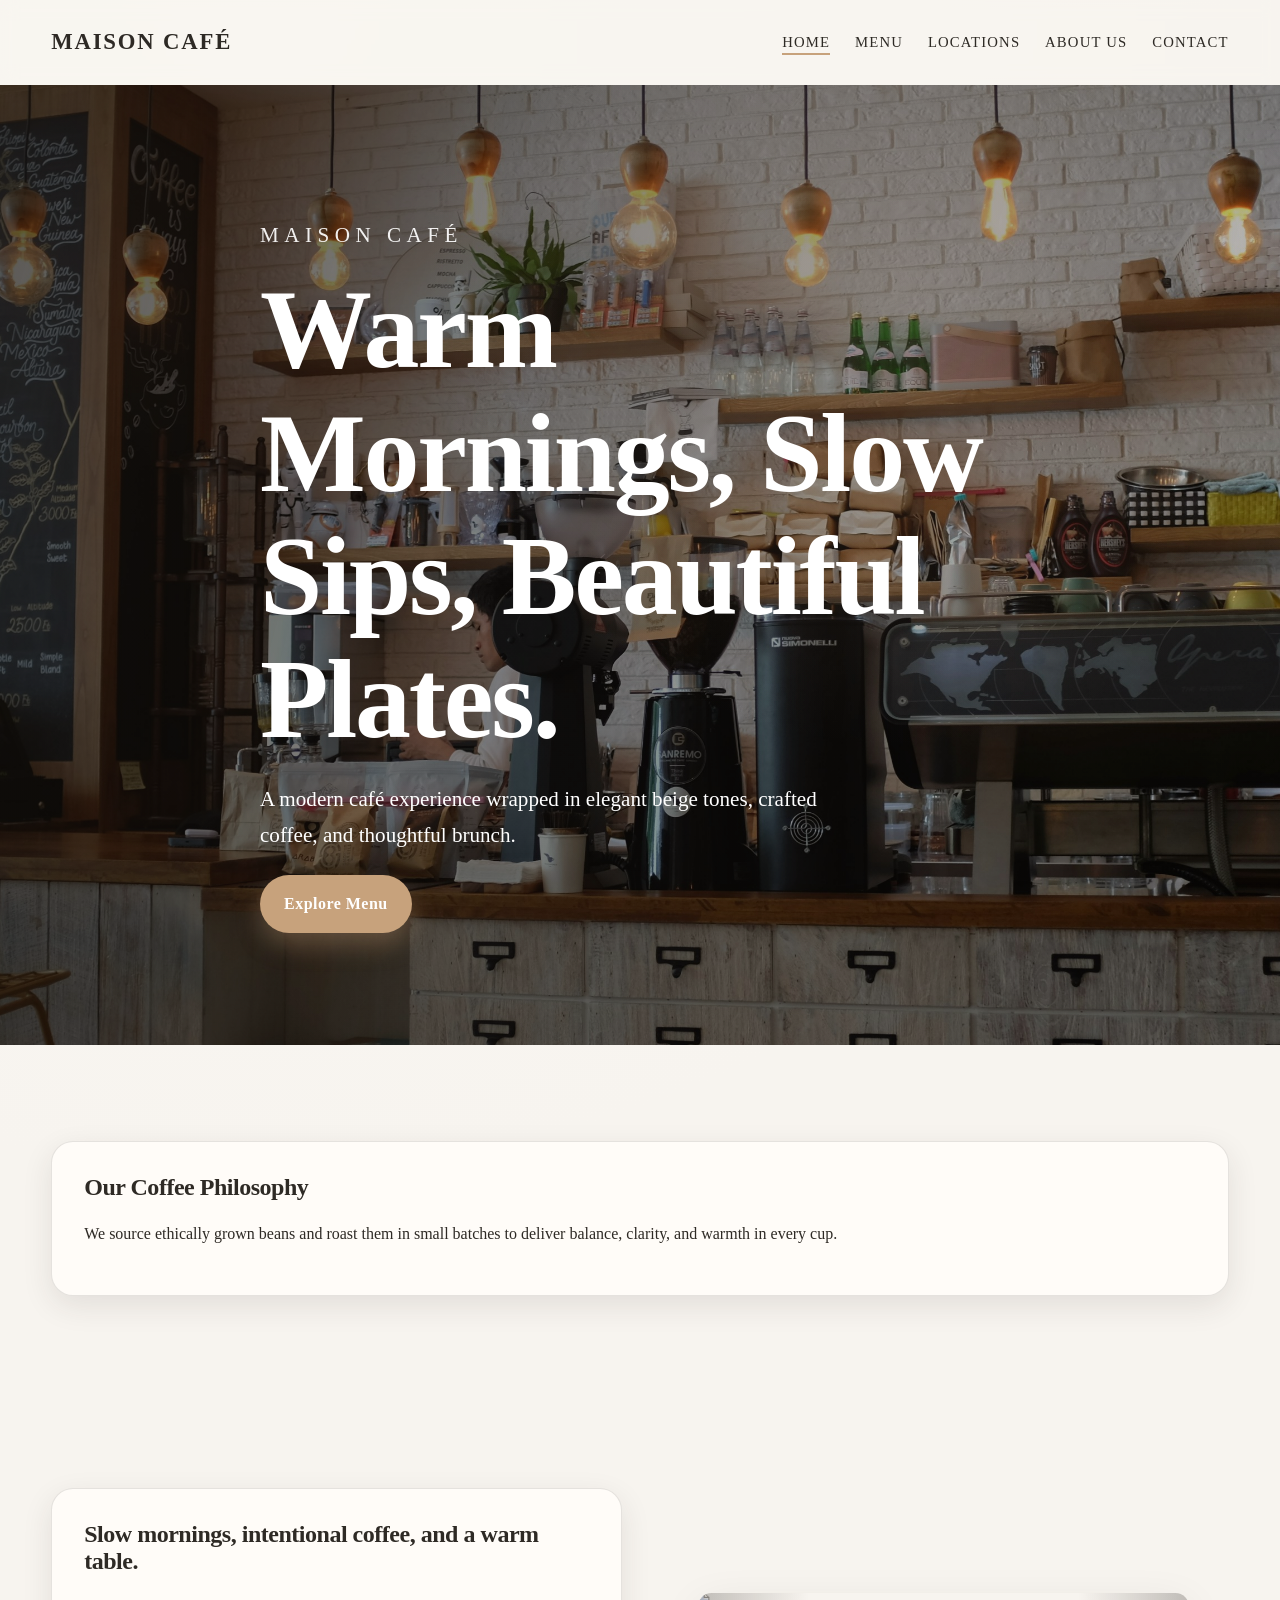
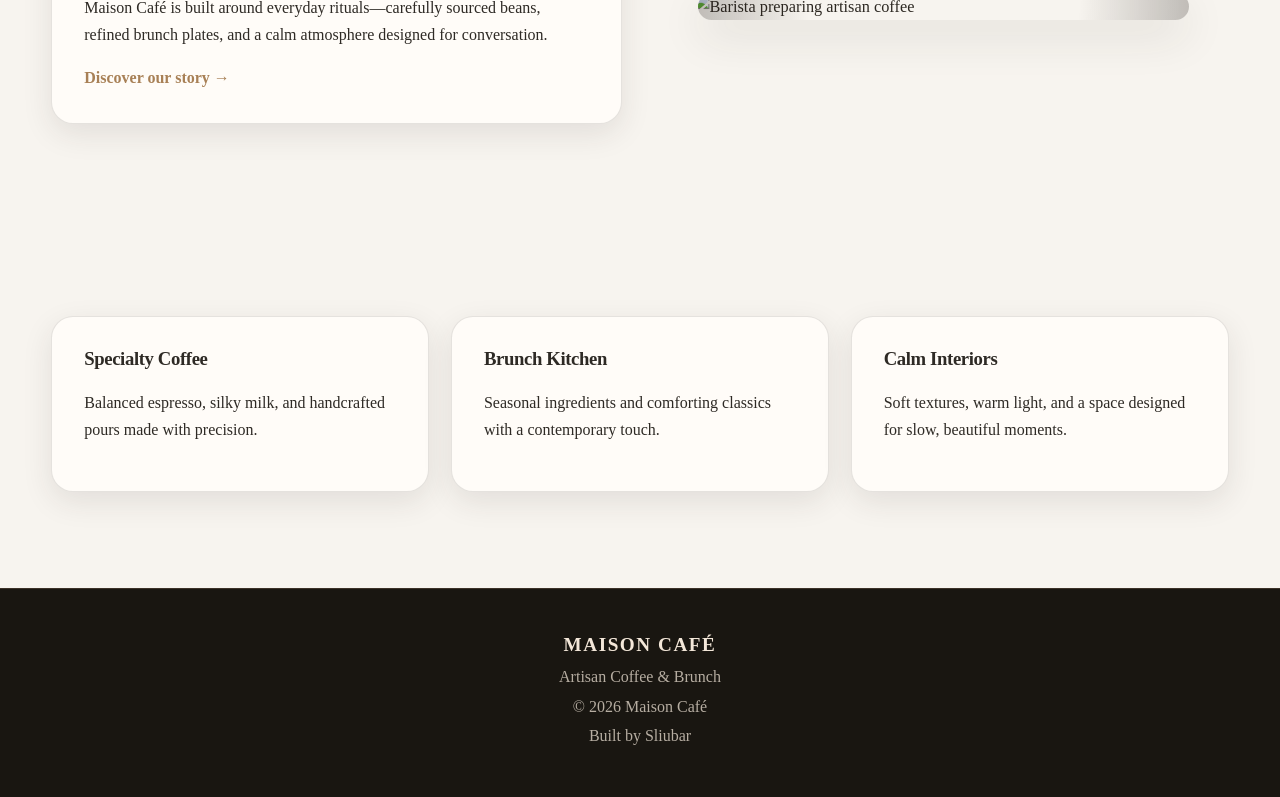
==== commit 8335d546: "Update index.html" ====
--- a/index.html
+++ b/index.html
@@ -9,81 +9,137 @@
   <link rel="stylesheet" href="style.css" />
 </head>
 <body>
-  <div class="scroll-progress" aria-hidden="true"></div>
-  <header class="site-header">
-    <nav class="nav container">
-      <a class="brand" href="index.html">Maison Café</a>
-      <button class="menu-toggle" aria-label="Toggle navigation" aria-expanded="false">☰</button>
-      <ul class="nav-links">
-        <li><a class="active" href="index.html">Home</a></li>
-        <li><a href="menu.html">Menu</a></li>
-        <li><a href="locations.html">Locations</a></li>
-        <li><a href="about.html">About Us</a></li>
-        <li><a href="contact.html">Contact</a></li>
-      </ul>
-    </nav>
-  </header>
 
-  <main>
-    <section class="hero reveal parallax-item" style="--hero-image: url('images/cafe-space.jpg');">
-      <div class="hero-overlay"></div>
-      <div class="hero-content container">
-        <p class="eyebrow">Maison Café</p>
-        <h1>Warm Mornings, Slow Sips, Beautiful Plates.</h1>
-        <p>A modern café experience wrapped in elegant beige tones, crafted coffee, and thoughtful brunch.</p>
-        <a class="btn" href="menu.html">Explore Menu</a>
-      </div>
-    </section>
+<div class="scroll-progress" aria-hidden="true"></div>
 
-    <section class="section container reveal">
-      <div class="panel">
-        <h2>Our Coffee Philosophy</h2>
-        <p>
-          We source ethically grown beans and roast them in small batches to deliver balance, clarity, and warmth in every cup.
-        </p>
-      </div>
-    </section>
+<header class="site-header">
+  <nav class="nav container">
+    <a class="brand" href="index.html">Maison Café</a>
 
-    <section class="section container reveal">
-      <div class="split">
-        <div class="panel">
-<section class="section container reveal">
-  <div class="split">
-    <div class="panel">
-      <h2>Slow mornings, intentional coffee, and a warm table.</h2>
-      <p>Maison Café is built around everyday rituals—carefully sourced beans, refined brunch plates, and a calm atmosphere designed for conversation.</p>
-      <a class="text-link" href="about.html">Discover our story →</a>
-    </div>
-    <figure class="image-frame">
-      <img src="images/barista.jpg" alt="Barista preparing artisan coffee" />
-    </figure>
+    <button class="menu-toggle" aria-label="Toggle navigation" aria-expanded="false">☰</button>
+
+    <ul class="nav-links">
+      <li><a class="active" href="index.html">Home</a></li>
+      <li><a href="menu.html">Menu</a></li>
+      <li><a href="locations.html">Locations</a></li>
+      <li><a href="about.html">About Us</a></li>
+      <li><a href="contact.html">Contact</a></li>
+    </ul>
+  </nav>
+</header>
+
+<main>
+
+<section class="hero reveal parallax-item" style="--hero-image: url('images/cafe-space.jpg');">
+  <div class="hero-overlay"></div>
+
+  <div class="hero-content container">
+    <p class="eyebrow">Maison Café</p>
+
+    <h1>Warm Mornings, Slow Sips, Beautiful Plates.</h1>
+
+    <p>
+      A modern café experience wrapped in elegant beige tones,
+      crafted coffee, and thoughtful brunch.
+    </p>
+
+    <a class="btn" href="menu.html">Explore Menu</a>
   </div>
 </section>
 
+
 <section class="section container reveal">
-  <div class="feature-grid">
-    <article class="feature-item">
+  <div class="panel">
+    <h2>Our Coffee Philosophy</h2>
+
+    <p>
+      We source ethically grown beans and roast them in small batches
+      to deliver balance, clarity, and warmth in every cup.
+    </p>
+  </div>
+</section>
+
+
+<section class="section container reveal">
+  <div class="split">
+
+    <div class="panel">
+      <h2>Slow mornings, intentional coffee, and a warm table.</h2>
+
+      <p>
+        Maison Café is built around everyday rituals—carefully sourced beans,
+        refined brunch plates, and a calm atmosphere designed for conversation.
+      </p>
+
+      <a class="text-link" href="about.html">
+        Discover our story →
+      </a>
+    </div>
+
+    <figure class="parallax-image-wrap shadow parallax-item">
+      <img src="images/barista.jpg" alt="Barista preparing artisan coffee" class="rounded">
+    </figure>
+
+  </div>
+</section>
+
+
+<section class="section container reveal">
+
+  <div class="card-grid three reveal-stagger">
+
+    <article class="panel">
       <h3>Specialty Coffee</h3>
-      <p>Balanced espresso, silky milk, and handcrafted pours made with precision.</p>
+
+      <p>
+        Balanced espresso, silky milk, and handcrafted pours
+        made with precision.
+      </p>
     </article>
 
-    <article class="feature-item">
+
+    <article class="panel">
       <h3>Brunch Kitchen</h3>
-      <p>Seasonal ingredients and comforting classics with a contemporary touch.</p>
+
+      <p>
+        Seasonal ingredients and comforting classics
+        with a contemporary touch.
+      </p>
     </article>
 
-    <article class="feature-item">
+
+    <article class="panel">
       <h3>Calm Interiors</h3>
-      <p>Soft textures, warm light, and a space designed for slow, beautiful moments.</p>
+
+      <p>
+        Soft textures, warm light, and a space designed
+        for slow, beautiful moments.
+      </p>
     </article>
+
   </div>
+
 </section>
-      </div>
-    </section>
-  </main>
 
-  <footer class="footer"><div class="container"><h3>Maison Café</h3><p>Artisan Coffee &amp; Brunch</p><p>© 2026 Maison Café</p><p>Built by Sliubar</p></div></footer>
+</main>
 
-  <script src="script.js"></script>
+
+<footer class="footer">
+  <div class="container">
+
+    <h3>Maison Café</h3>
+
+    <p>Artisan Coffee & Brunch</p>
+
+    <p>© 2026 Maison Café</p>
+
+    <p>Built by Sliubar</p>
+
+  </div>
+</footer>
+
+
+<script src="script.js"></script>
+
 </body>
 </html>
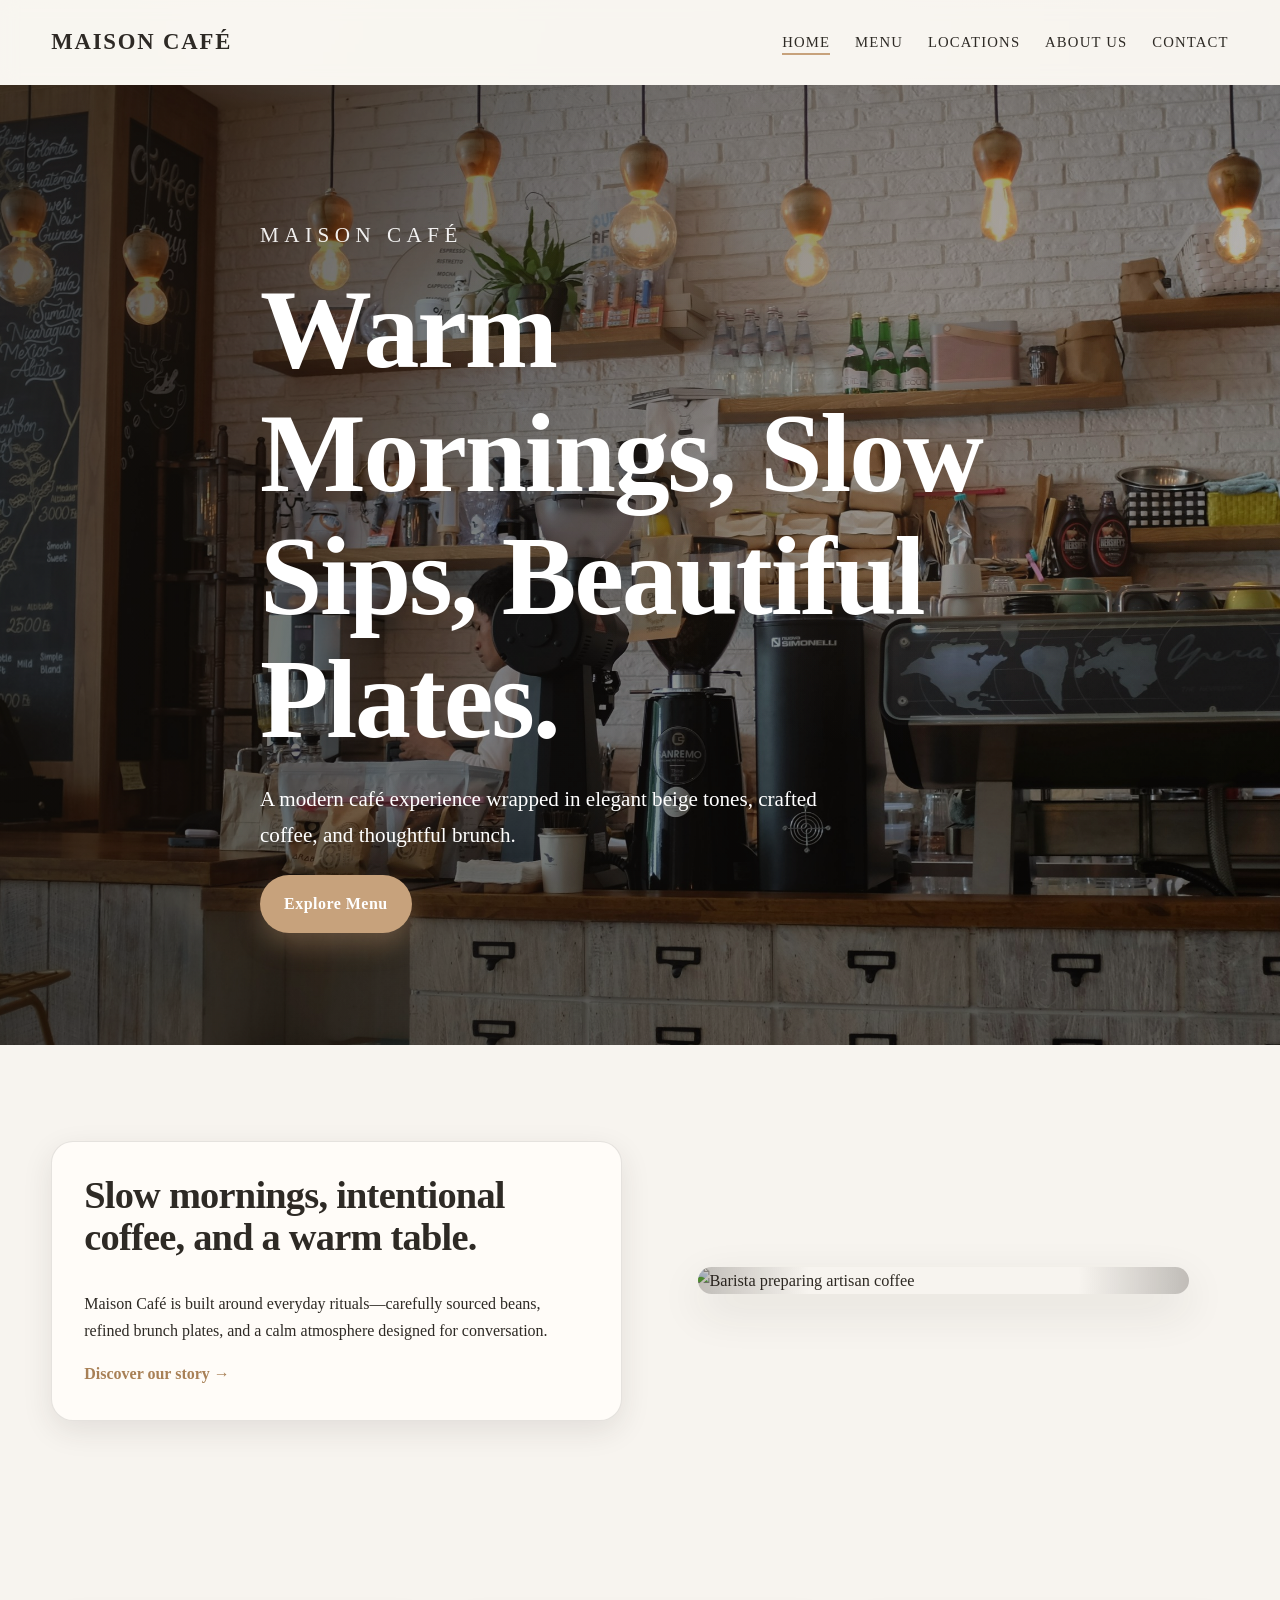
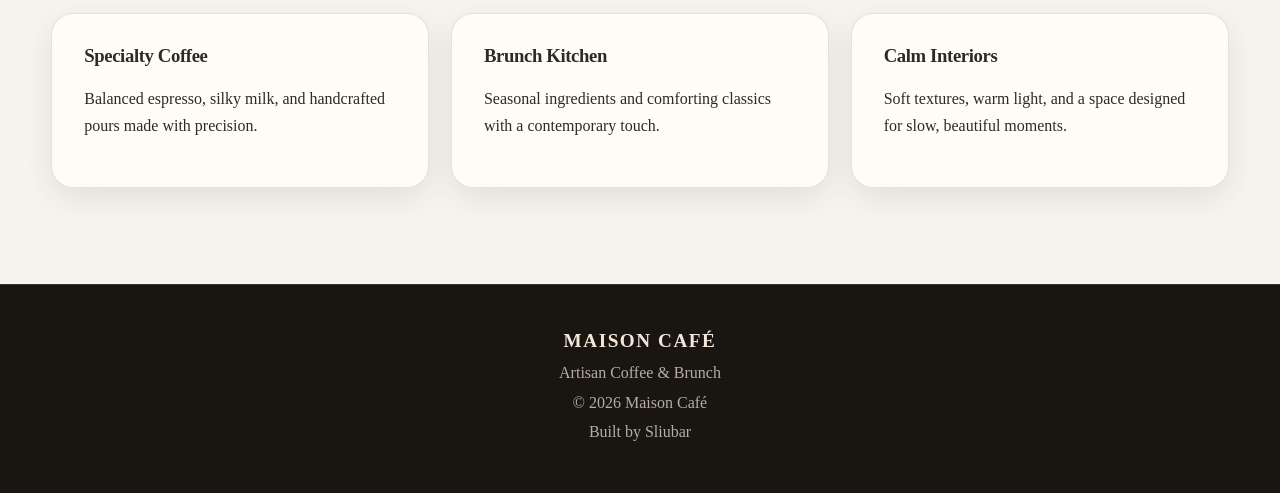
==== commit ddc8d8bd: "Update index.html" ====
--- a/index.html
+++ b/index.html
@@ -48,16 +48,6 @@
 </section>
 
 
-<section class="section container reveal">
-  <div class="panel">
-    <h2>Our Coffee Philosophy</h2>
-
-    <p>
-      We source ethically grown beans and roast them in small batches
-      to deliver balance, clarity, and warmth in every cup.
-    </p>
-  </div>
-</section>
 
 
 <section class="section container reveal">
--- a/style.css
+++ b/style.css
@@ -14,6 +14,9 @@
   --shadow-soft: 0 16px 45px rgba(46, 42, 37, 0.11);
   --shadow-card: 0 10px 30px rgba(46, 42, 37, 0.1);
   --radius: 22px;
+}
+.panel h2 {
+  font-size: clamp(2rem,3vw,2.5rem);
 }
 
 * { box-sizing: border-box; }
